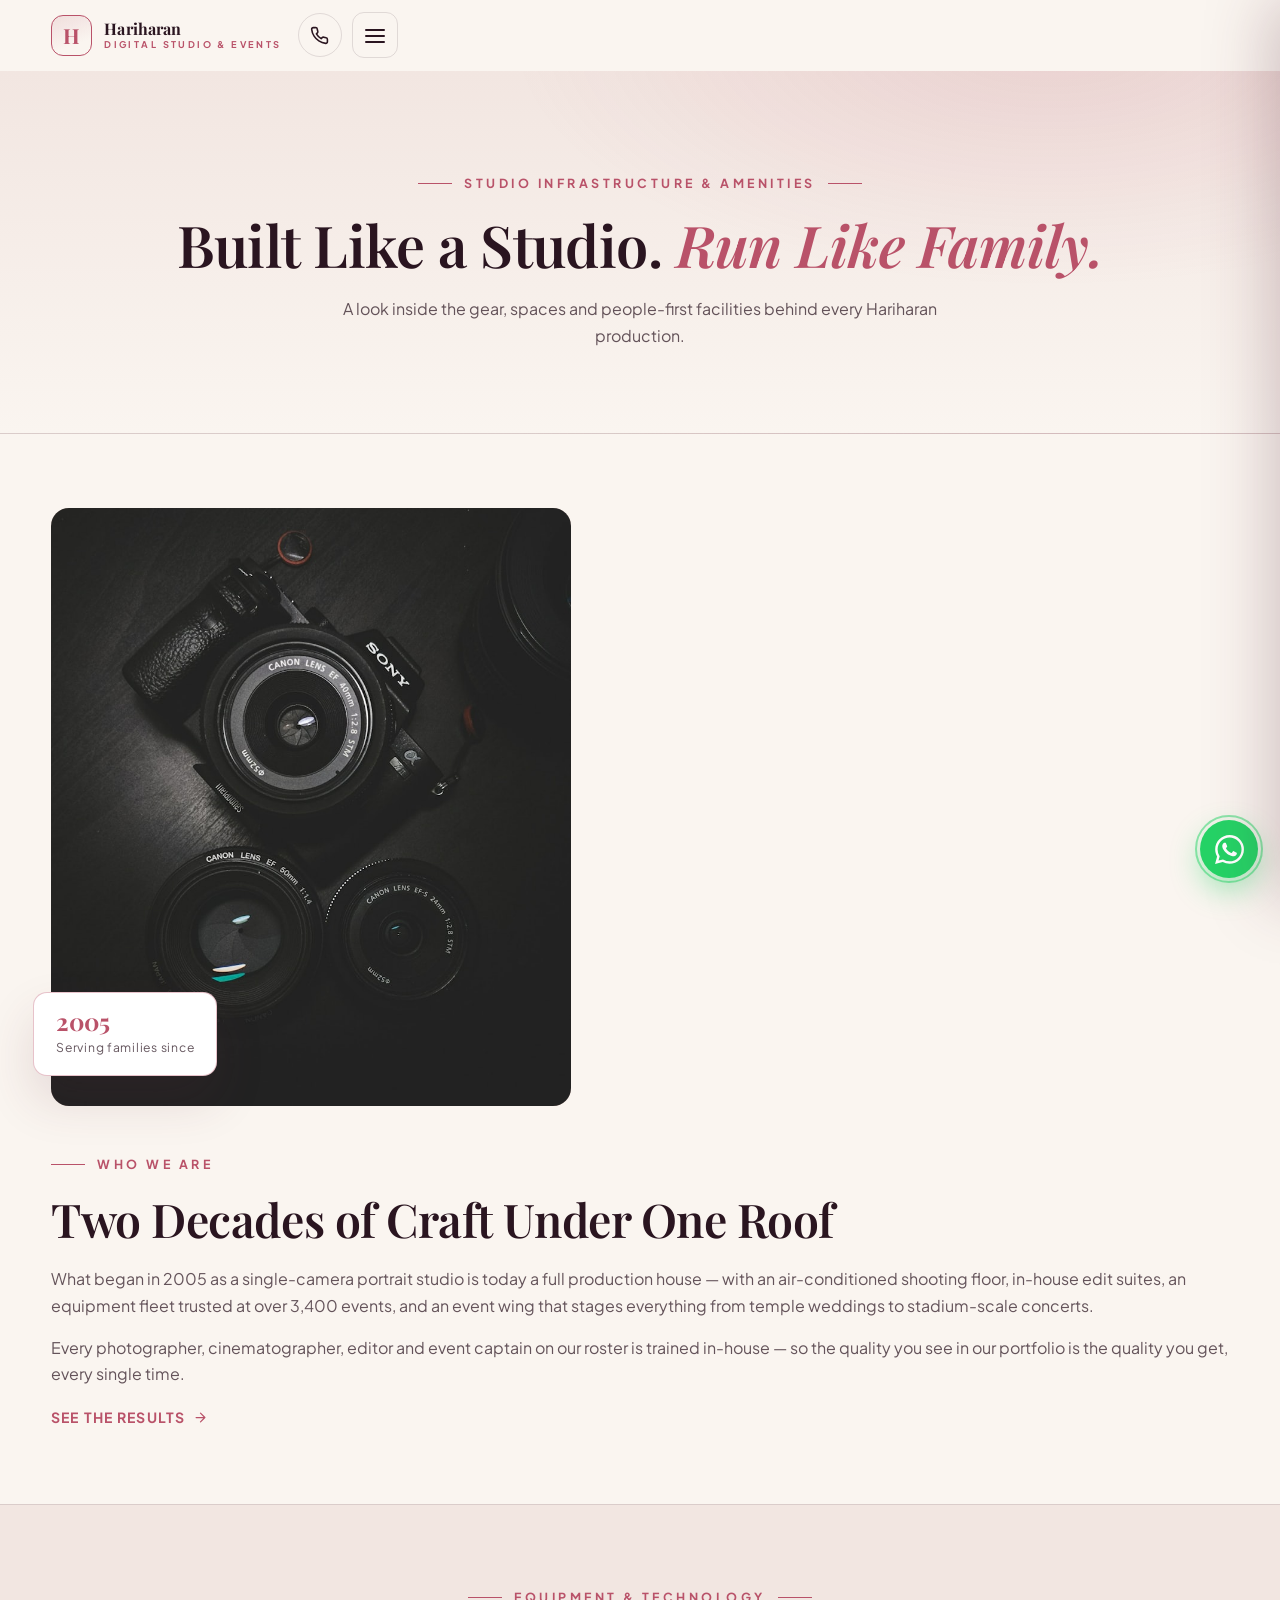
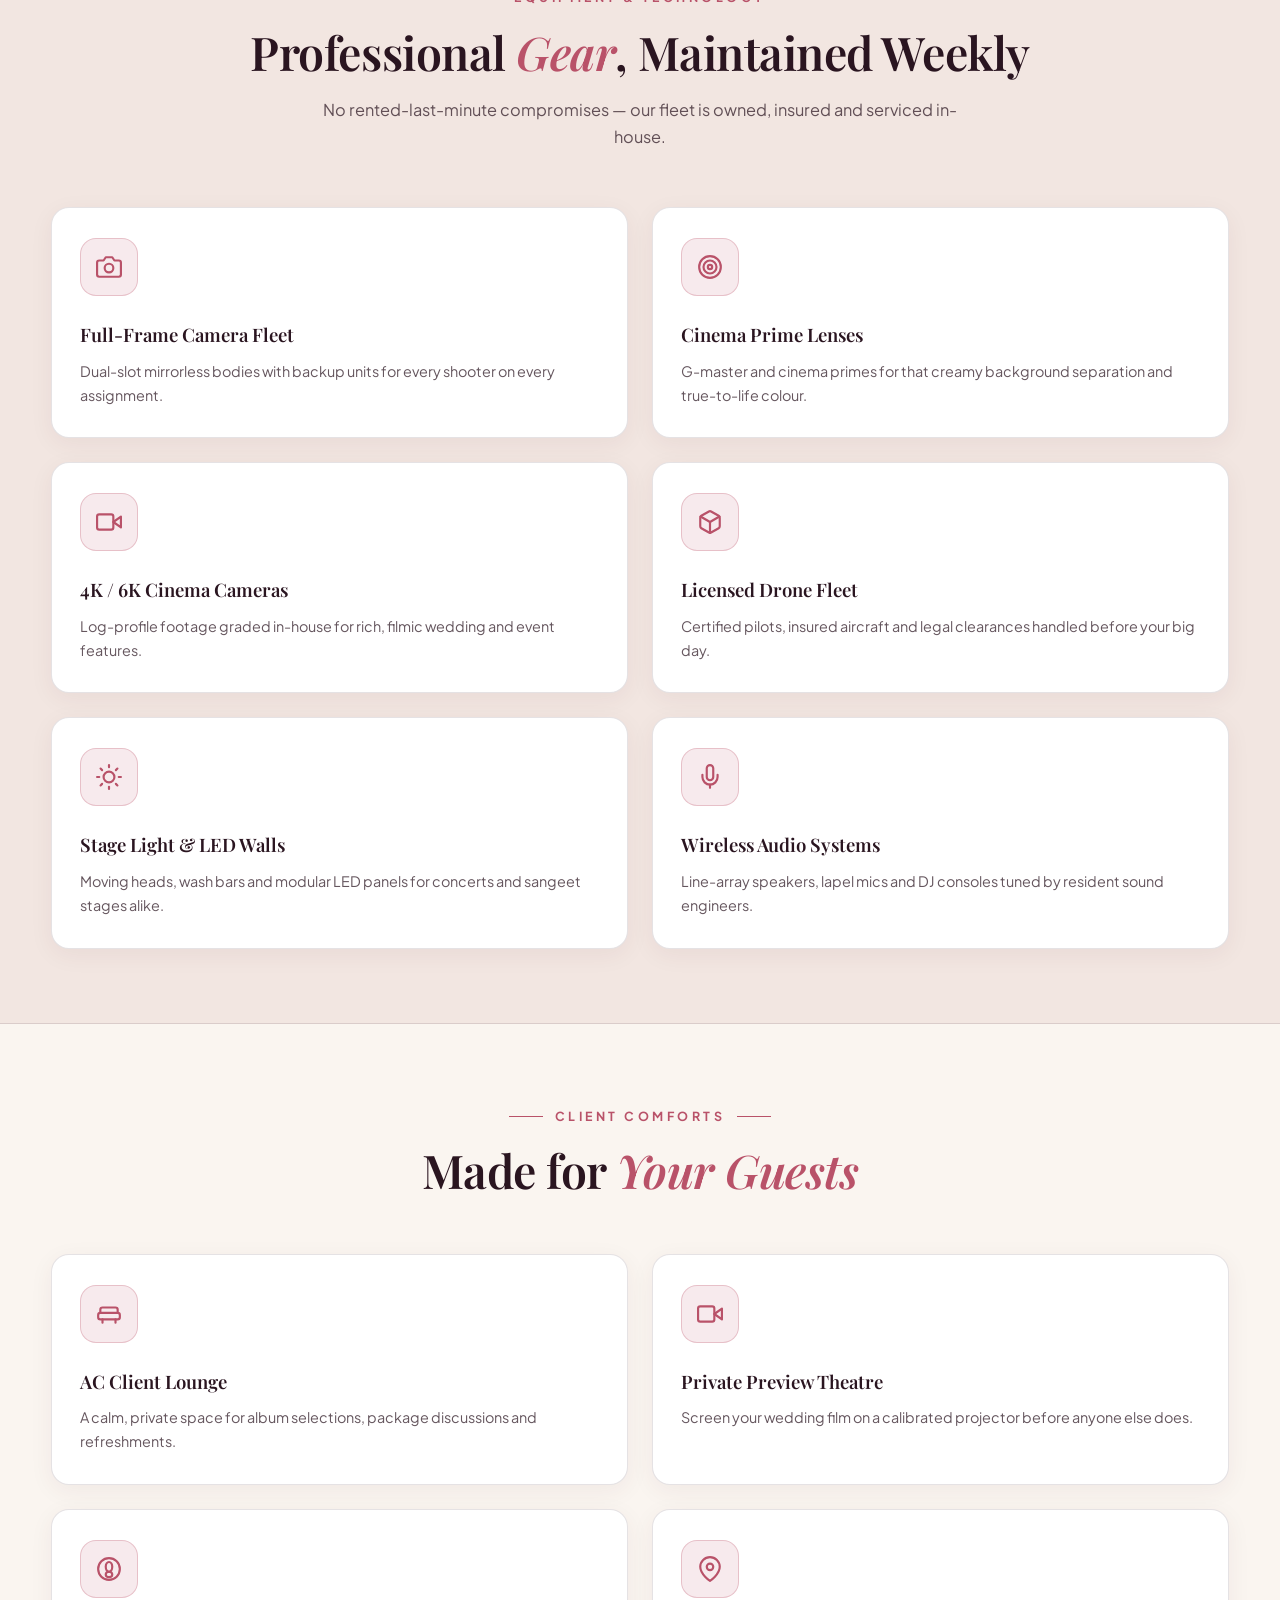
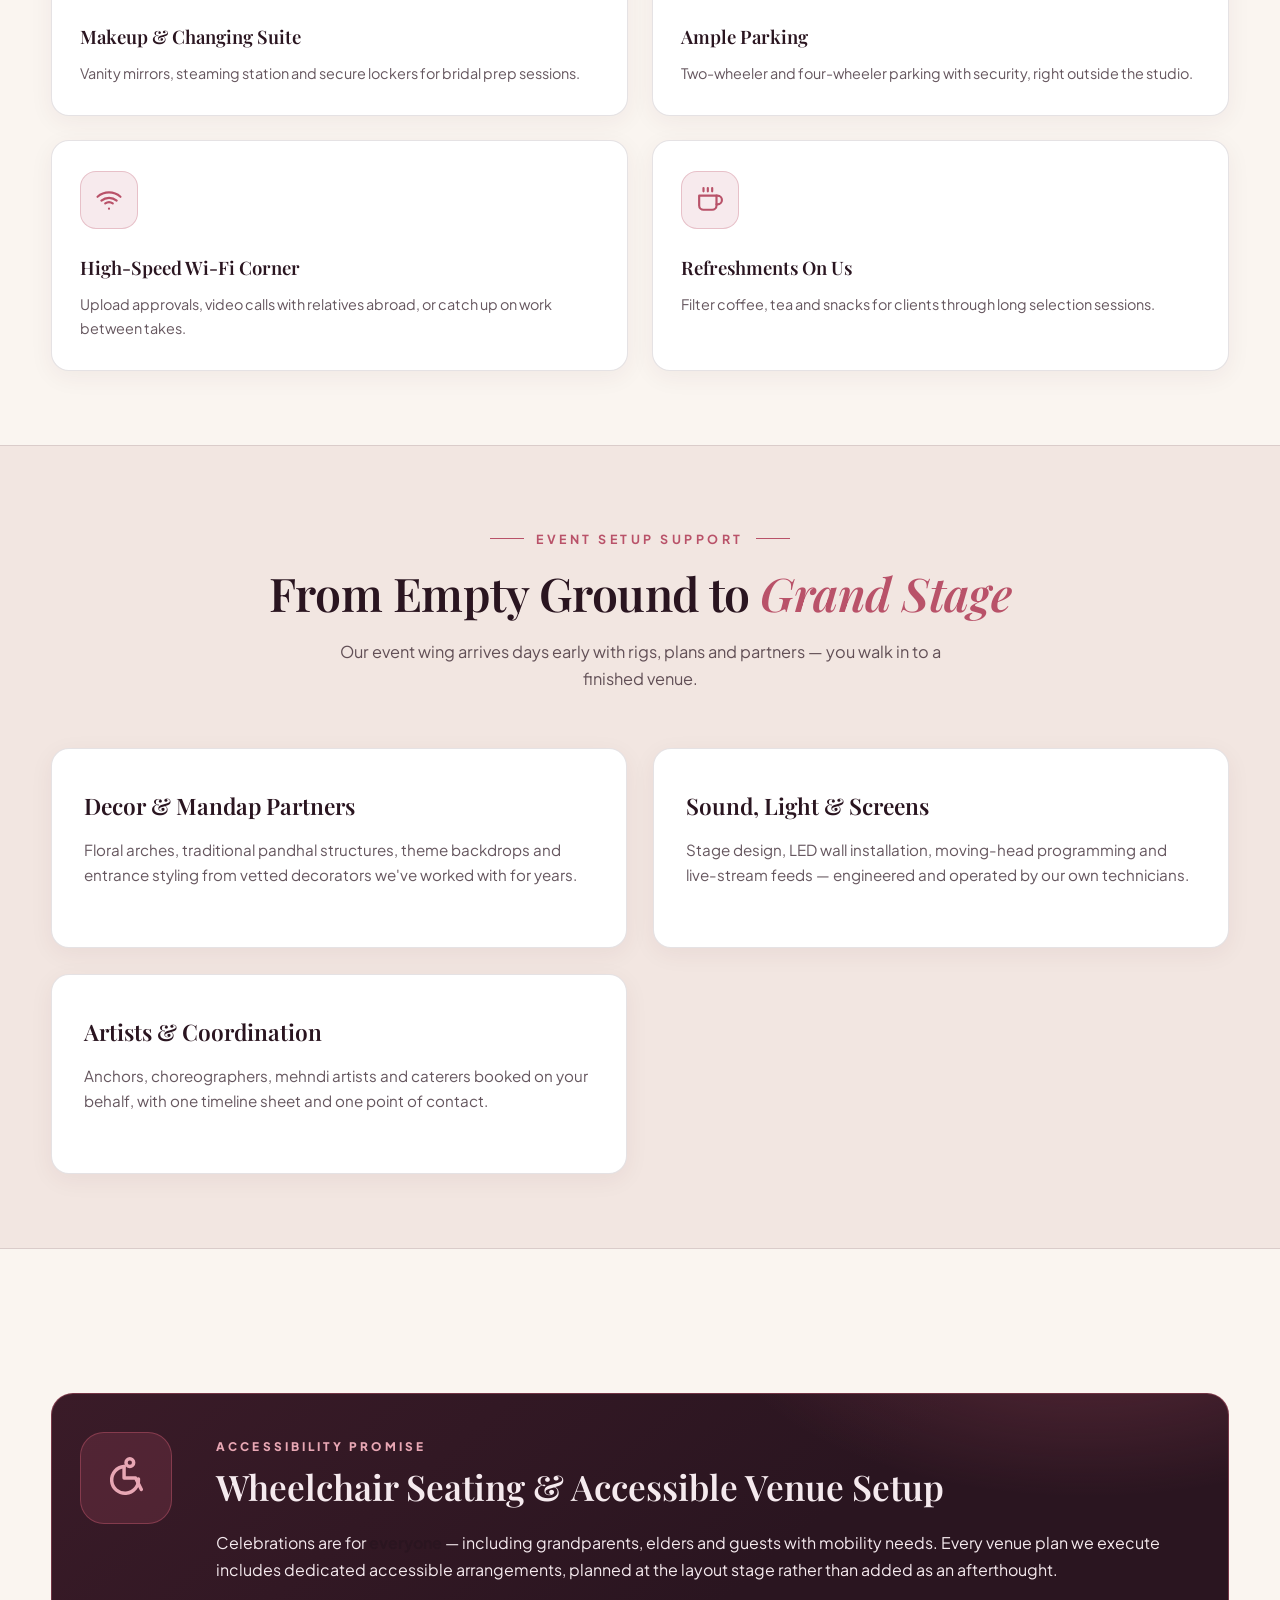
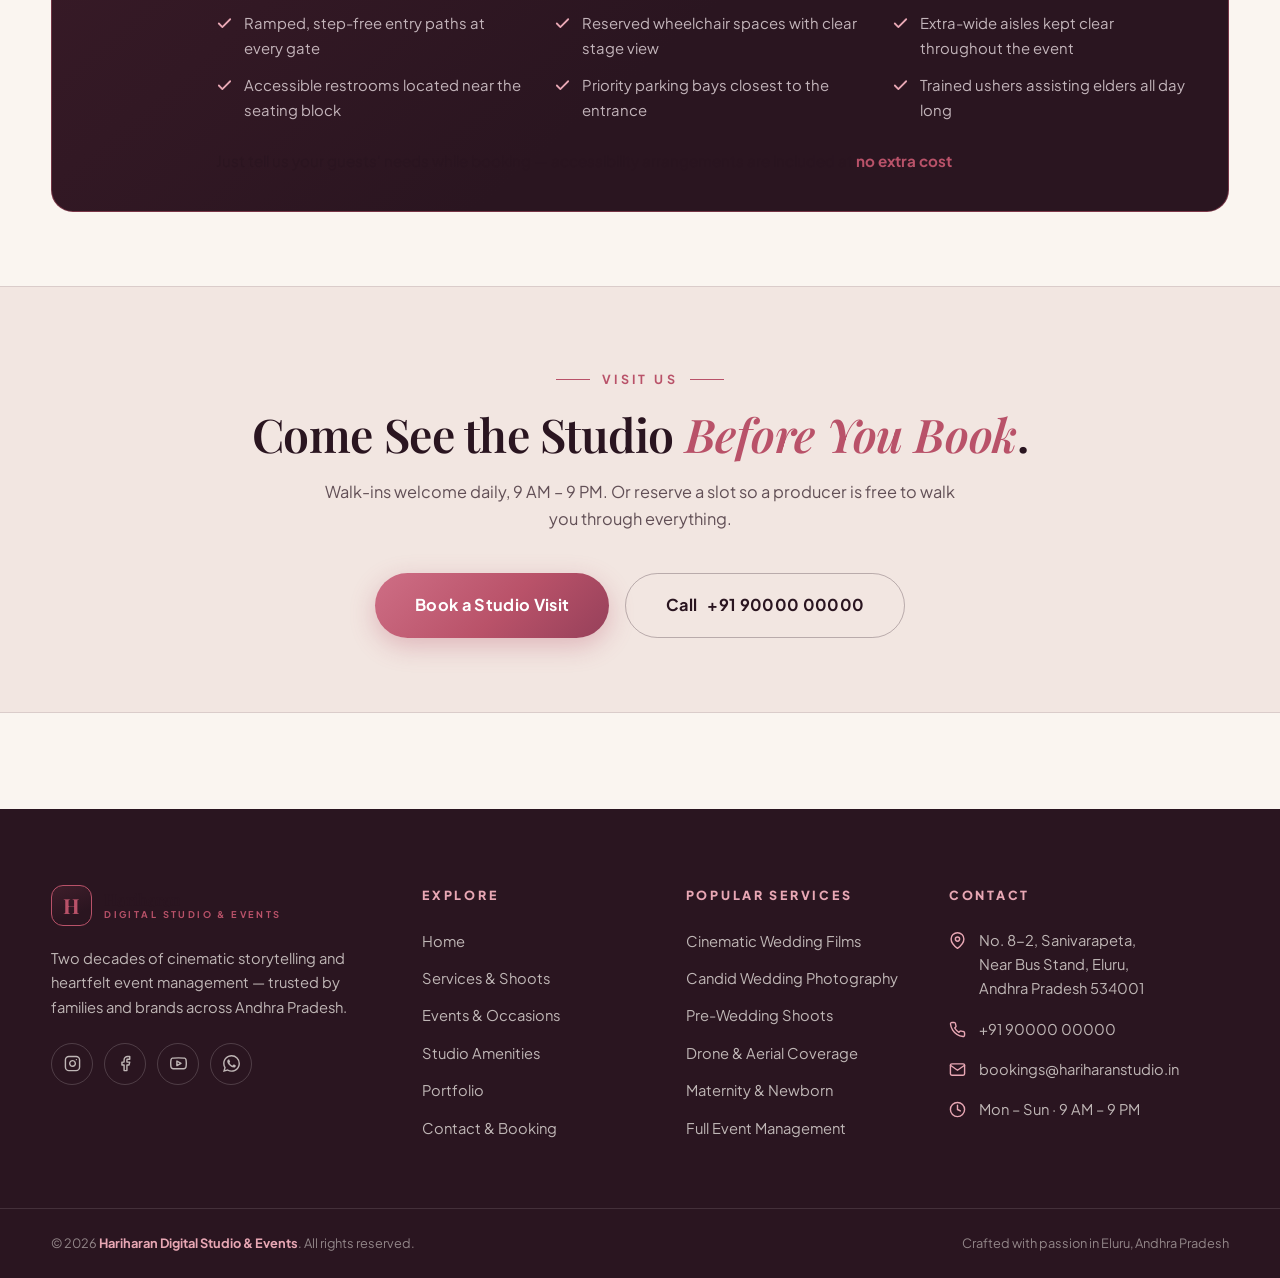
==== amenities.html @ 023037d1 "all" ====
<!DOCTYPE html>
<html lang="en">
<head>
<meta charset="UTF-8">
<meta name="viewport" content="width=device-width, initial-scale=1">
<meta name="theme-color" content="#FAF5F0">
<title>Studio Infrastructure &amp; Amenities | Hariharan Digital Studio &amp; Events</title>
<meta name="description" content="Professional studio equipment, client lounge, event setup support and fully wheelchair-accessible venue arrangements — Hariharan Digital Studio &amp; Events, Eluru.">
<link rel="icon" href="data:image/svg+xml,%3Csvg xmlns=%27http://www.w3.org/2000/svg%27 viewBox=%270 0 64 64%27%3E%3Crect width=%2764%27 height=%2764%27 rx=%2714%27 fill=%27%23FAF5F0%27/%3E%3Ctext x=%2732%27 y=%2745%27 font-family=%27Georgia%27 font-size=%2738%27 fill=%27%23B95269%27 text-anchor=%27middle%27%3EH%3C/text%3E%3C/svg%3E">
<link rel="preconnect" href="https://fonts.googleapis.com">
<link rel="preconnect" href="https://fonts.gstatic.com" crossorigin>
<link href="https://fonts.googleapis.com/css2?family=Playfair+Display:ital,wght@0,500;0,600;0,700;0,800;1,500;1,600&amp;family=Plus+Jakarta+Sans:wght@300;400;500;600;700;800&amp;display=swap" rel="stylesheet">
<link rel="stylesheet" href="css/style.css">
</head>
<body>
<a class="skip-link" href="#main">Skip to content</a>

<header class="site-header" id="siteHeader">
  <div class="container header-inner">
    <a href="index.html" class="brand" aria-label="Hariharan Digital Studio and Events, home">
      <span class="brand-mark">H</span>
      <span class="brand-text"><b>Hariharan</b><span>Digital Studio &amp; Events</span></span>
    </a>
    <nav class="main-nav" id="mainNav" aria-label="Primary navigation">
      <ul>
        <li><a class="nav-link" href="index.html">Home</a></li>
        <li><a class="nav-link" href="services.html">Services &amp; Shoots</a></li>
        <li><a class="nav-link" href="events.html">Events &amp; Occasions</a></li>
        <li><a class="nav-link active" href="amenities.html" aria-current="page">Studio Amenities</a></li>
        <li><a class="nav-link" href="portfolio.html">Portfolio</a></li>
        <li><a class="nav-link" href="contact.html">Contact</a></li>
      </ul>
      <a href="contact.html" class="btn btn-gold nav-cta">Book / Inquire Now</a>
    </nav>
    <div class="header-actions">
      <a href="#" class="icon-btn call-btn js-tel" aria-label="Call Hariharan Digital Studio">
        <svg viewBox="0 0 24 24" fill="none" stroke="currentColor" stroke-width="2" stroke-linecap="round" stroke-linejoin="round"><path d="M22 16.92v3a2 2 0 0 1-2.18 2 19.79 19.79 0 0 1-8.63-3.07 19.5 19.5 0 0 1-6-6 19.79 19.79 0 0 1-3.07-8.67A2 2 0 0 1 4.11 2h3a2 2 0 0 1 2 1.72 12.84 12.84 0 0 0 .7 2.81 2 2 0 0 1-.45 2.11L8.09 9.91a16 16 0 0 0 6 6l1.27-1.27a2 2 0 0 1 2.11-.45 12.84 12.84 0 0 0 2.81.7A2 2 0 0 1 22 16.92z"/></svg>
      </a>
      <button class="nav-toggle" id="navToggle" aria-expanded="false" aria-controls="mainNav" aria-label="Open menu">
        <span></span><span></span><span></span>
      </button>
    </div>
  </div>
</header>
<div class="drawer-overlay" id="drawerOverlay"></div>

<main id="main">

  <section class="page-hero">
    <div class="container reveal in">
      <span class="eyebrow">Studio Infrastructure &amp; Amenities</span>
      <h1>Built Like a Studio. <em class="gold-i">Run Like Family.</em></h1>
      <p>A look inside the gear, spaces and people-first facilities behind every Hariharan production.</p>
    </div>
  </section>

  <section class="section">
    <div class="container split">
      <div class="split-body reveal">
        <span class="eyebrow">Who We Are</span>
        <h2 class="section-title">Two Decades of Craft Under One Roof</h2>
        <p>What began in 2005 as a single-camera portrait studio is today a full production house — with an air-conditioned shooting floor, in-house edit suites, an equipment fleet trusted at over 3,400 events, and an event wing that stages everything from temple weddings to stadium-scale concerts.</p>
        <p>Every photographer, cinematographer, editor and event captain on our roster is trained in-house — so the quality you see in our portfolio is the quality you get, every single time.</p>
        <a class="link-arrow" href="portfolio.html">See the results <svg viewBox="0 0 24 24" fill="none" stroke="currentColor" stroke-width="2" stroke-linecap="round" stroke-linejoin="round"><path d="M5 12h14M12 5l7 7-7 7"/></svg></a>
      </div>
      <div class="split-media reveal d1">
        <figure class="frame ph" data-label="Drop studio photo here">
          <img src="assets/images/amenities/studio-floor.jpg" alt="Hariharan studio shooting floor" loading="lazy">
        </figure>
        <div class="frame-tag"><b>2005</b><span>Serving families since</span></div>
      </div>
    </div>
  </section>

  <section class="section alt">
    <div class="container">
      <div class="section-head center reveal">
        <span class="eyebrow">Equipment &amp; Technology</span>
        <h2 class="section-title">Professional <em class="gold-i">Gear</em>, Maintained Weekly</h2>
        <p class="section-sub">No rented-last-minute compromises — our fleet is owned, insured and serviced in-house.</p>
      </div>
      <div class="amen-grid">
        <article class="card amen-card reveal">
          <span class="svc-icon"><svg viewBox="0 0 24 24" fill="none" stroke="currentColor" stroke-width="2" stroke-linecap="round" stroke-linejoin="round"><path d="M23 19a2 2 0 0 1-2 2H3a2 2 0 0 1-2-2V8a2 2 0 0 1 2-2h4l2-3h6l2 3h4a2 2 0 0 1 2 2z"/><circle cx="12" cy="13" r="4"/></svg></span>
          <h3>Full-Frame Camera Fleet</h3>
          <p>Dual-slot mirrorless bodies with backup units for every shooter on every assignment.</p>
        </article>
        <article class="card amen-card reveal d1">
          <span class="svc-icon"><svg viewBox="0 0 24 24" fill="none" stroke="currentColor" stroke-width="2" stroke-linecap="round" stroke-linejoin="round"><circle cx="12" cy="12" r="10"/><circle cx="12" cy="12" r="6"/><circle cx="12" cy="12" r="2"/></svg></span>
          <h3>Cinema Prime Lenses</h3>
          <p>G-master and cinema primes for that creamy background separation and true-to-life colour.</p>
        </article>
        <article class="card amen-card reveal d2">
          <span class="svc-icon"><svg viewBox="0 0 24 24" fill="none" stroke="currentColor" stroke-width="2" stroke-linecap="round" stroke-linejoin="round"><polygon points="23 7 16 12 23 17 23 7"/><rect x="1" y="5" width="15" height="14" rx="2"/></svg></span>
          <h3>4K / 6K Cinema Cameras</h3>
          <p>Log-profile footage graded in-house for rich, filmic wedding and event features.</p>
        </article>
        <article class="card amen-card reveal">
          <span class="svc-icon"><svg viewBox="0 0 24 24" fill="none" stroke="currentColor" stroke-width="2" stroke-linecap="round" stroke-linejoin="round"><path d="M21 16V8a2 2 0 0 0-1-1.73l-7-4a2 2 0 0 0-2 0l-7 4A2 2 0 0 0 3 8v8a2 2 0 0 0 1 1.73l7 4a2 2 0 0 0 2 0l7-4A2 2 0 0 0 21 16z"/><polyline points="3.27 6.96 12 12.01 20.73 6.96"/><line x1="12" y1="22.08" x2="12" y2="12"/></svg></span>
          <h3>Licensed Drone Fleet</h3>
          <p>Certified pilots, insured aircraft and legal clearances handled before your big day.</p>
        </article>
        <article class="card amen-card reveal d1">
          <span class="svc-icon"><svg viewBox="0 0 24 24" fill="none" stroke="currentColor" stroke-width="2" stroke-linecap="round" stroke-linejoin="round"><circle cx="12" cy="12" r="5"/><line x1="12" y1="1" x2="12" y2="3"/><line x1="12" y1="21" x2="12" y2="23"/><line x1="4.22" y1="4.22" x2="5.64" y2="5.64"/><line x1="18.36" y1="18.36" x2="19.78" y2="19.78"/><line x1="1" y1="12" x2="3" y2="12"/><line x1="21" y1="12" x2="23" y2="12"/><line x1="4.22" y1="19.78" x2="5.64" y2="18.36"/><line x1="18.36" y1="5.64" x2="19.78" y2="4.22"/></svg></span>
          <h3>Stage Light &amp; LED Walls</h3>
          <p>Moving heads, wash bars and modular LED panels for concerts and sangeet stages alike.</p>
        </article>
        <article class="card amen-card reveal d2">
          <span class="svc-icon"><svg viewBox="0 0 24 24" fill="none" stroke="currentColor" stroke-width="2" stroke-linecap="round" stroke-linejoin="round"><path d="M12 1a3 3 0 0 0-3 3v8a3 3 0 0 0 6 0V4a3 3 0 0 0-3-3z"/><path d="M19 10v2a7 7 0 0 1-14 0v-2"/><line x1="12" y1="19" x2="12" y2="22"/></svg></span>
          <h3>Wireless Audio Systems</h3>
          <p>Line-array speakers, lapel mics and DJ consoles tuned by resident sound engineers.</p>
        </article>
      </div>
    </div>
  </section>

  <section class="section">
    <div class="container">
      <div class="section-head center reveal">
        <span class="eyebrow">Client Comforts</span>
        <h2 class="section-title">Made for <em class="gold-i">Your Guests</em></h2>
      </div>
      <div class="amen-grid">
        <article class="card amen-card reveal">
          <span class="svc-icon"><svg viewBox="0 0 24 24" fill="none" stroke="currentColor" stroke-width="2" stroke-linecap="round" stroke-linejoin="round"><path d="M20 11V8a2 2 0 0 0-2-2H6a2 2 0 0 0-2 2v3"/><rect x="2" y="11" width="20" height="6" rx="2"/><path d="M6 17v3M18 17v3"/></svg></span>
          <h3>AC Client Lounge</h3>
          <p>A calm, private space for album selections, package discussions and refreshments.</p>
        </article>
        <article class="card amen-card reveal d1">
          <span class="svc-icon"><svg viewBox="0 0 24 24" fill="none" stroke="currentColor" stroke-width="2" stroke-linecap="round" stroke-linejoin="round"><polygon points="23 7 16 12 23 17 23 7"/><rect x="1" y="5" width="15" height="14" rx="2"/></svg></span>
          <h3>Private Preview Theatre</h3>
          <p>Screen your wedding film on a calibrated projector before anyone else does.</p>
        </article>
        <article class="card amen-card reveal d2">
          <span class="svc-icon"><svg viewBox="0 0 24 24" fill="none" stroke="currentColor" stroke-width="2" stroke-linecap="round" stroke-linejoin="round"><circle cx="12" cy="12" r="10"/><ellipse cx="12" cy="10" rx="3" ry="4.5"/><path d="M12 14.5c-1.8 0-3 .9-3 2.5s1.2 2.5 3 2.5 3-.9 3-2.5-1.2-2.5-3-2.5z"/></svg></span>
          <h3>Makeup &amp; Changing Suite</h3>
          <p>Vanity mirrors, steaming station and secure lockers for bridal prep sessions.</p>
        </article>
        <article class="card amen-card reveal">
          <span class="svc-icon"><svg viewBox="0 0 24 24" fill="none" stroke="currentColor" stroke-width="2" stroke-linecap="round" stroke-linejoin="round"><path d="M21 10c0 7-9 13-9 13s-9-6-9-13a9 9 0 0 1 18 0z"/><circle cx="12" cy="10" r="3"/></svg></span>
          <h3>Ample Parking</h3>
          <p>Two-wheeler and four-wheeler parking with security, right outside the studio.</p>
        </article>
        <article class="card amen-card reveal d1">
          <span class="svc-icon"><svg viewBox="0 0 24 24" fill="none" stroke="currentColor" stroke-width="2" stroke-linecap="round" stroke-linejoin="round"><path d="M5 12.55a11 11 0 0 1 14.08 0"/><path d="M1.42 9a16 16 0 0 1 21.16 0"/><path d="M8.53 15.11a6 6 0 0 1 6.95 0"/><line x1="12" y1="20" x2="12.01" y2="20"/></svg></span>
          <h3>High-Speed Wi-Fi Corner</h3>
          <p>Upload approvals, video calls with relatives abroad, or catch up on work between takes.</p>
        </article>
        <article class="card amen-card reveal d2">
          <span class="svc-icon"><svg viewBox="0 0 24 24" fill="none" stroke="currentColor" stroke-width="2" stroke-linecap="round" stroke-linejoin="round"><path d="M18 8h1a4 4 0 0 1 0 8h-1"/><path d="M2 8h16v9a4 4 0 0 1-4 4H6a4 4 0 0 1-4-4V8z"/><line x1="6" y1="1" x2="6" y2="4"/><line x1="10" y1="1" x2="10" y2="4"/><line x1="14" y1="1" x2="14" y2="4"/></svg></span>
          <h3>Refreshments On Us</h3>
          <p>Filter coffee, tea and snacks for clients through long selection sessions.</p>
        </article>
      </div>
    </div>
  </section>

  <section class="section alt">
    <div class="container">
      <div class="section-head center reveal">
        <span class="eyebrow">Event Setup Support</span>
        <h2 class="section-title">From Empty Ground to <em class="gold-i">Grand Stage</em></h2>
        <p class="section-sub">Our event wing arrives days early with rigs, plans and partners — you walk in to a finished venue.</p>
      </div>
      <div class="grid-3">
        <article class="card reveal">
          <h3>Decor &amp; Mandap Partners</h3>
          <p>Floral arches, traditional pandhal structures, theme backdrops and entrance styling from vetted decorators we've worked with for years.</p>
        </article>
        <article class="card reveal d1">
          <h3>Sound, Light &amp; Screens</h3>
          <p>Stage design, LED wall installation, moving-head programming and live-stream feeds — engineered and operated by our own technicians.</p>
        </article>
        <article class="card reveal d2">
          <h3>Artists &amp; Coordination</h3>
          <p>Anchors, choreographers, mehndi artists and caterers booked on your behalf, with one timeline sheet and one point of contact.</p>
        </article>
      </div>
    </div>
  </section>

  <section class="section">
    <div class="container">
      <div class="access-panel reveal">
        <div class="access-icon">
          <svg viewBox="0 0 24 24" fill="none" stroke="currentColor" stroke-width="1.8" stroke-linecap="round" stroke-linejoin="round"><circle cx="14" cy="4" r="2"/><path d="M18.5 12.5A7 7 0 1 1 11 6"/><path d="M11 6v6h6l3 6"/></svg>
        </div>
        <div>
          <span class="access-kicker">Accessibility Promise</span>
          <h2>Wheelchair Seating &amp; Accessible Venue Setup</h2>
          <p>Celebrations are for <b style="color:var(--ink)">everyone</b> — including grandparents, elders and guests with mobility needs. Every venue plan we execute includes dedicated accessible arrangements, planned at the layout stage rather than added as an afterthought.</p>
          <ul class="access-list">
            <li><svg viewBox="0 0 24 24" fill="none" stroke="currentColor" stroke-width="2.5" stroke-linecap="round" stroke-linejoin="round"><polyline points="20 6 9 17 4 12"/></svg>Ramped, step-free entry paths at every gate</li>
            <li><svg viewBox="0 0 24 24" fill="none" stroke="currentColor" stroke-width="2.5" stroke-linecap="round" stroke-linejoin="round"><polyline points="20 6 9 17 4 12"/></svg>Reserved wheelchair spaces with clear stage view</li>
            <li><svg viewBox="0 0 24 24" fill="none" stroke="currentColor" stroke-width="2.5" stroke-linecap="round" stroke-linejoin="round"><polyline points="20 6 9 17 4 12"/></svg>Extra-wide aisles kept clear throughout the event</li>
            <li><svg viewBox="0 0 24 24" fill="none" stroke="currentColor" stroke-width="2.5" stroke-linecap="round" stroke-linejoin="round"><polyline points="20 6 9 17 4 12"/></svg>Accessible restrooms located near the seating block</li>
            <li><svg viewBox="0 0 24 24" fill="none" stroke="currentColor" stroke-width="2.5" stroke-linecap="round" stroke-linejoin="round"><polyline points="20 6 9 17 4 12"/></svg>Priority parking bays closest to the entrance</li>
            <li><svg viewBox="0 0 24 24" fill="none" stroke="currentColor" stroke-width="2.5" stroke-linecap="round" stroke-linejoin="round"><polyline points="20 6 9 17 4 12"/></svg>Trained ushers assisting elders all day long</li>
          </ul>
          <p style="margin-top:26px;color:var(--ink-dim);font-size:.95rem">Just tell us your guests' needs while booking — accessibility arrangements are included at <b style="color:var(--gold)">no extra cost</b>.</p>
        </div>
      </div>
    </div>
  </section>

  <section class="section alt center">
    <div class="container reveal">
      <span class="eyebrow">Visit Us</span>
      <h2 class="section-title">Come See the Studio <em class="gold-i">Before You Book</em>.</h2>
      <p class="section-sub">Walk-ins welcome daily, 9 AM – 9 PM. Or reserve a slot so a producer is free to walk you through everything.</p>
      <div class="hero-ctas">
        <a href="contact.html" class="btn btn-gold btn-lg">Book a Studio Visit</a>
        <a href="#" class="btn btn-outline btn-lg js-tel">Call <span data-phone></span></a>
      </div>
    </div>
  </section>

</main>

<footer class="footer">
  <div class="container footer-grid">
    <div class="f-brand">
      <a href="index.html" class="brand">
        <span class="brand-mark">H</span>
        <span class="brand-text"><b>Hariharan</b><span>Digital Studio &amp; Events</span></span>
      </a>
      <p>Two decades of cinematic storytelling and heartfelt event management — trusted by families and brands across Andhra Pradesh.</p>
      <div class="socials">
        <a href="#" aria-label="Instagram"><svg viewBox="0 0 24 24" fill="none" stroke="currentColor" stroke-width="2" stroke-linecap="round" stroke-linejoin="round"><rect x="2" y="2" width="20" height="20" rx="5"/><path d="M16 11.37A4 4 0 1 1 12.63 8 4 4 0 0 1 16 11.37z"/><line x1="17.5" y1="6.5" x2="17.51" y2="6.5"/></svg></a>
        <a href="#" aria-label="Facebook"><svg viewBox="0 0 24 24" fill="none" stroke="currentColor" stroke-width="2" stroke-linecap="round" stroke-linejoin="round"><path d="M18 2h-3a5 5 0 0 0-5 5v3H7v4h3v8h4v-8h3l1-4h-4V7a1 1 0 0 1 1-1h3z"/></svg></a>
        <a href="#" aria-label="YouTube"><svg viewBox="0 0 24 24" fill="none" stroke="currentColor" stroke-width="2" stroke-linecap="round" stroke-linejoin="round"><path d="M22.54 6.42a2.78 2.78 0 0 0-1.94-2C18.88 4 12 4 12 4s-6.88 0-8.6.46a2.78 2.78 0 0 0-1.94 2A29 29 0 0 0 1 11.75a29 29 0 0 0 .46 5.33A2.78 2.78 0 0 0 3.4 19c1.72.46 8.6.46 8.6.46s6.88 0 8.6-.46a2.78 2.78 0 0 0 1.94-1.92 29 29 0 0 0 .46-5.33 29 29 0 0 0-.46-5.33z"/><polygon points="9.75 15.02 15.5 11.75 9.75 8.48 9.75 15.02"/></svg></a>
        <a href="#" class="js-wa" target="_blank" rel="noopener" aria-label="WhatsApp"><svg viewBox="0 0 24 24" fill="currentColor"><path d="M17.472 14.382c-.297-.149-1.758-.867-2.03-.967-.273-.099-.471-.148-.67.15-.197.297-.767.966-.94 1.164-.173.199-.347.223-.644.075-.297-.15-1.255-.463-2.39-1.475-.883-.788-1.48-1.761-1.653-2.059-.173-.297-.018-.458.13-.606.134-.133.298-.347.446-.52.149-.174.198-.298.298-.497.099-.198.05-.371-.025-.52-.075-.149-.669-1.612-.916-2.207-.242-.579-.487-.5-.669-.51-.173-.008-.371-.01-.57-.01-.198 0-.52.074-.792.372-.272.297-1.04 1.016-1.04 2.479 0 1.462 1.065 2.875 1.213 3.074.149.198 2.096 3.2 5.077 4.487.709.306 1.262.489 1.694.625.712.227 1.36.195 1.871.118.571-.085 1.758-.719 2.006-1.413.248-.694.248-1.289.173-1.413-.074-.124-.272-.198-.57-.347m-5.421 7.403h-.004a9.87 9.87 0 0 1-5.031-1.378l-.361-.214-3.741.982.998-3.648-.235-.374a9.86 9.86 0 0 1-1.51-5.26c.001-5.45 4.436-9.884 9.888-9.884 2.64 0 5.122 1.03 6.988 2.898a9.825 9.825 0 0 1 2.893 6.994c-.003 5.45-4.437 9.884-9.885 9.884m8.413-18.297A11.815 11.815 0 0 0 12.05 0C5.495 0 .16 5.335.157 11.892c0 2.096.547 4.142 1.588 5.945L.057 24l6.305-1.654a11.882 11.882 0 0 0 5.683 1.448h.005c6.554 0 11.89-5.335 11.893-11.893a11.821 11.821 0 0 0-3.48-8.413Z"/></svg></a>
      </div>
    </div>
    <div class="f-col">
      <h4>Explore</h4>
      <ul class="f-links">
        <li><a href="index.html">Home</a></li>
        <li><a href="services.html">Services &amp; Shoots</a></li>
        <li><a href="events.html">Events &amp; Occasions</a></li>
        <li><a href="amenities.html">Studio Amenities</a></li>
        <li><a href="portfolio.html">Portfolio</a></li>
        <li><a href="contact.html">Contact &amp; Booking</a></li>
      </ul>
    </div>
    <div class="f-col">
      <h4>Popular Services</h4>
      <ul class="f-links">
        <li><a href="services.html">Cinematic Wedding Films</a></li>
        <li><a href="services.html">Candid Wedding Photography</a></li>
        <li><a href="services.html">Pre-Wedding Shoots</a></li>
        <li><a href="services.html">Drone &amp; Aerial Coverage</a></li>
        <li><a href="services.html">Maternity &amp; Newborn</a></li>
        <li><a href="events.html">Full Event Management</a></li>
      </ul>
    </div>
    <div class="f-col">
      <h4>Contact</h4>
      <ul class="f-contact">
        <li><svg viewBox="0 0 24 24" fill="none" stroke="currentColor" stroke-width="2" stroke-linecap="round" stroke-linejoin="round"><path d="M21 10c0 7-9 13-9 13s-9-6-9-13a9 9 0 0 1 18 0z"/><circle cx="12" cy="10" r="3"/></svg><span>No. 8-2, Sanivarapeta,<br>Near Bus Stand, Eluru,<br>Andhra Pradesh 534001</span></li>
        <li><svg viewBox="0 0 24 24" fill="none" stroke="currentColor" stroke-width="2" stroke-linecap="round" stroke-linejoin="round"><path d="M22 16.92v3a2 2 0 0 1-2.18 2 19.79 19.79 0 0 1-8.63-3.07 19.5 19.5 0 0 1-6-6 19.79 19.79 0 0 1-3.07-8.67A2 2 0 0 1 4.11 2h3a2 2 0 0 1 2 1.72 12.84 12.84 0 0 0 .7 2.81 2 2 0 0 1-.45 2.11L8.09 9.91a16 16 0 0 0 6 6l1.27-1.27a2 2 0 0 1 2.11-.45 12.84 12.84 0 0 0 2.81.7A2 2 0 0 1 22 16.92z"/></svg><a href="#" class="js-tel"><span data-phone></span></a></li>
        <li><svg viewBox="0 0 24 24" fill="none" stroke="currentColor" stroke-width="2" stroke-linecap="round" stroke-linejoin="round"><rect x="2" y="4" width="20" height="16" rx="2"/><polyline points="22,6 12,13 2,6"/></svg><a href="#" class="js-mail">bookings@hariharanstudio.in</a></li>
        <li><svg viewBox="0 0 24 24" fill="none" stroke="currentColor" stroke-width="2" stroke-linecap="round" stroke-linejoin="round"><circle cx="12" cy="12" r="10"/><polyline points="12 6 12 12 16 14"/></svg><span>Mon – Sun · 9 AM – 9 PM</span></li>
      </ul>
    </div>
  </div>
  <div class="f-bottom">
    <div class="container" style="display:flex;justify-content:space-between;flex-wrap:wrap;gap:12px">
      <span>© <span id="year"></span> <b>Hariharan Digital Studio &amp; Events</b>. All rights reserved.</span>
      <span>Crafted with passion in Eluru, Andhra Pradesh</span>
    </div>
  </div>
</footer>

<a class="wa-float js-wa" href="#" target="_blank" rel="noopener" aria-label="Chat with us on WhatsApp">
  <svg viewBox="0 0 24 24" fill="currentColor"><path d="M17.472 14.382c-.297-.149-1.758-.867-2.03-.967-.273-.099-.471-.148-.67.15-.197.297-.767.966-.94 1.164-.173.199-.347.223-.644.075-.297-.15-1.255-.463-2.39-1.475-.883-.788-1.48-1.761-1.653-2.059-.173-.297-.018-.458.13-.606.134-.133.298-.347.446-.52.149-.174.198-.298.298-.497.099-.198.05-.371-.025-.52-.075-.149-.669-1.612-.916-2.207-.242-.579-.487-.5-.669-.51-.173-.008-.371-.01-.57-.01-.198 0-.52.074-.792.372-.272.297-1.04 1.016-1.04 2.479 0 1.462 1.065 2.875 1.213 3.074.149.198 2.096 3.2 5.077 4.487.709.306 1.262.489 1.694.625.712.227 1.36.195 1.871.118.571-.085 1.758-.719 2.006-1.413.248-.694.248-1.289.173-1.413-.074-.124-.272-.198-.57-.347m-5.421 7.403h-.004a9.87 9.87 0 0 1-5.031-1.378l-.361-.214-3.741.982.998-3.648-.235-.374a9.86 9.86 0 0 1-1.51-5.26c.001-5.45 4.436-9.884 9.888-9.884 2.64 0 5.122 1.03 6.988 2.898a9.825 9.825 0 0 1 2.893 6.994c-.003 5.45-4.437 9.884-9.885 9.884m8.413-18.297A11.815 11.815 0 0 0 12.05 0C5.495 0 .16 5.335.157 11.892c0 2.096.547 4.142 1.588 5.945L.057 24l6.305-1.654a11.882 11.882 0 0 0 5.683 1.448h.005c6.554 0 11.89-5.335 11.893-11.893a11.821 11.821 0 0 0-3.48-8.413Z"/></svg>
</a>

<script src="js/main.js"></script>
</body>
</html>
---- css/style.css ----
:root{
  --bg:#FAF5F0;
  --bg-alt:#F2E6E1;
  --card:#FFFFFF;
  --card-2:#FBEEE9;
  --gold:#B95269;
  --gold-deep:#96405A;
  --gold-soft:rgba(185,82,105,.12);
  --ink:#2A1520;
  --ink-dim:rgba(42,21,32,.72);
  --ink-faint:rgba(42,21,32,.5);
  --line:rgba(42,21,32,.12);
  --serif:'Playfair Display',Georgia,'Times New Roman',serif;
  --sans:'Plus Jakarta Sans','Segoe UI',system-ui,sans-serif;
  --radius:18px;
  --shadow:0 24px 50px rgba(93,42,58,.14);
  --ease:cubic-bezier(.22,.61,.36,1);
}
*{margin:0;padding:0;box-sizing:border-box}
html{scroll-behavior:smooth}
body{
  font-family:var(--sans);
  background:var(--bg);
  color:var(--ink);
  line-height:1.65;
  font-size:16px;
  -webkit-font-smoothing:antialiased;
  overflow-x:hidden;
}
body.no-scroll{overflow:hidden}
img{max-width:100%;display:block}
a{color:inherit;text-decoration:none}
ul{list-style:none}
button{font-family:inherit;background:none;border:none;color:inherit;cursor:pointer}
::selection{background:var(--gold);color:#fff}
::-webkit-scrollbar{width:10px;height:10px}
::-webkit-scrollbar-track{background:#F2E6E1}
::-webkit-scrollbar-thumb{background:#D9B3BC;border-radius:6px}
::-webkit-scrollbar-thumb:hover{background:var(--gold-deep)}
:focus-visible{outline:2px solid var(--gold);outline-offset:3px;border-radius:4px}

.skip-link{
  position:absolute;top:-60px;left:16px;z-index:200;
  background:var(--gold);color:#fff;padding:10px 18px;border-radius:8px;
  font-weight:700;transition:top .25s var(--ease);
}
.skip-link:focus{top:14px}

.container{width:min(1200px,92%);margin-inline:auto}
.section{padding:96px 0}
.section.alt{background:var(--bg-alt);border-block:1px solid var(--line)}
.center{text-align:center}

.eyebrow{
  display:inline-flex;align-items:center;gap:12px;
  color:var(--gold);font-size:.78rem;font-weight:700;
  letter-spacing:.28em;text-transform:uppercase;margin-bottom:18px;
}
.eyebrow::before{content:"";width:34px;height:1px;background:var(--gold)}
.eyebrow::after{content:"";width:34px;height:1px;background:var(--gold)}
.section-title{
  font-family:var(--serif);font-weight:600;
  font-size:clamp(2rem,4vw,2.9rem);line-height:1.15;
  letter-spacing:-.01em;
}
.gold-i{font-style:italic;color:var(--gold)}
.section-sub{color:var(--ink-dim);max-width:640px;margin:18px auto 0;font-size:1.02rem}
.section-head{margin-bottom:56px}

.btn{
  display:inline-flex;align-items:center;justify-content:center;gap:10px;
  padding:15px 32px;border-radius:999px;
  font-weight:700;font-size:.95rem;letter-spacing:.02em;
  transition:transform .3s var(--ease),box-shadow .3s var(--ease),background .3s,color .3s,border-color .3s;
  will-change:transform;
}
.btn svg{width:17px;height:17px}
.btn-gold{
  background:linear-gradient(135deg,#CE6E85,var(--gold) 55%,#96405A);
  color:#fff;
  box-shadow:0 8px 26px rgba(185,82,105,.32);
}
.btn-gold:hover{transform:translateY(-3px);box-shadow:0 14px 34px rgba(185,82,105,.45)}
.btn-outline{border:1px solid rgba(42,21,32,.28);color:var(--ink)}
.btn-outline:hover{border-color:var(--gold);color:var(--gold);transform:translateY(-3px)}
.btn-lg{padding:18px 40px;font-size:1.02rem}
.link-arrow{
  display:inline-flex;align-items:center;gap:8px;
  color:var(--gold);font-weight:700;font-size:.88rem;letter-spacing:.08em;text-transform:uppercase;
}
.link-arrow svg{width:15px;height:15px;transition:transform .3s var(--ease)}
.link-arrow:hover svg{transform:translateX(5px)}

.site-header{
  position:sticky;top:0;z-index:100;
  transition:background .35s var(--ease),box-shadow .35s,border-color .35s;
  border-bottom:1px solid transparent;
}
.site-header.scrolled{
  background:rgba(250,245,240,.9);
  -webkit-backdrop-filter:blur(14px);backdrop-filter:blur(14px);
  border-bottom-color:var(--line);
  box-shadow:0 10px 30px rgba(93,42,58,.1);
}
.header-inner{display:flex;align-items:center;gap:24px;height:78px}
.brand{display:flex;align-items:center;gap:12px;flex-shrink:0}
.brand-mark{
  width:44px;height:44px;display:grid;place-items:center;
  border:1.5px solid var(--gold);border-radius:12px;
  font-family:var(--serif);font-weight:700;font-size:1.4rem;color:var(--gold);
  background:linear-gradient(160deg,rgba(185,82,105,.14),transparent 70%);
}
.brand-text{display:flex;flex-direction:column;line-height:1.15;font-family:var(--serif)}
.brand-text b{font-size:1rem;font-weight:700;letter-spacing:.01em}
.brand-text span{font-family:var(--sans);font-size:.58rem;font-weight:700;letter-spacing:.26em;text-transform:uppercase;color:var(--gold)}
.brand-text b,.brand-text span{white-space:nowrap}
.main-nav{margin-left:auto;min-width:0;display:flex;align-items:center}
.main-nav ul{display:flex;align-items:center;gap:clamp(10px,1.8vw,26px)}
.nav-link{
  position:relative;font-size:clamp(.72rem,.65vw,.84rem);font-weight:600;letter-spacing:.03em;
  color:var(--ink-dim);padding:6px 0;transition:color .25s;
  white-space:nowrap;
}
.nav-link::after{
  content:"";position:absolute;left:0;bottom:-2px;width:0;height:2px;
  background:var(--gold);border-radius:2px;transition:width .3s var(--ease);
}
.nav-link:hover,.nav-link.active{color:var(--ink)}
.nav-link.active::after,.nav-link:hover::after{width:100%}
.nav-cta{margin-left:clamp(8px,1.2vw,26px);padding:clamp(8px,1vw,11px) clamp(14px,1.6vw,22px);font-size:clamp(.72rem,.6vw,.82rem);white-space:nowrap}
.header-actions{display:none;align-items:center;gap:10px}
.icon-btn{
  width:44px;height:44px;display:grid;place-items:center;
  border:1px solid var(--line);border-radius:50%;color:var(--ink);
  transition:border-color .25s,color .25s,transform .25s;
}
.icon-btn:hover{border-color:var(--gold);color:var(--gold)}
.icon-btn svg{width:19px;height:19px}
.call-btn{display:none}
.nav-toggle{
  width:46px;height:46px;position:relative;display:none;
  border:1px solid var(--line);border-radius:12px;
}
.nav-toggle span{
  position:absolute;left:12px;right:12px;height:2px;border-radius:2px;
  background:var(--ink);transition:all .3s var(--ease);
}
.nav-toggle span:nth-child(1){top:16px}
.nav-toggle span:nth-child(2){top:22px}
.nav-toggle span:nth-child(3){top:28px}
.nav-toggle.open span:nth-child(1){top:22px;transform:rotate(45deg);background:var(--gold)}
.nav-toggle.open span:nth-child(2){opacity:0}
.nav-toggle.open span:nth-child(3){top:22px;transform:rotate(-45deg);background:var(--gold)}

.drawer-overlay{
  position:fixed;inset:0;z-index:90;background:rgba(42,21,32,.45);
  opacity:0;visibility:hidden;transition:.35s;
  -webkit-backdrop-filter:blur(3px);backdrop-filter:blur(3px);
}
.drawer-overlay.show{opacity:1;visibility:visible}

.hero{
  position:relative;min-height:100svh;display:flex;align-items:center;
  overflow:hidden;
  background:
    radial-gradient(1100px 520px at 78% -8%,rgba(185,82,105,.25),transparent 62%),
    radial-gradient(900px 480px at 8% 108%,rgba(185,82,105,.14),transparent 60%),
    #2A1520;
}
.hero-media{position:absolute;inset:0;z-index:0}
.hero-media video{width:100%;height:100%;object-fit:cover}
.hero-vignette{
  position:absolute;inset:0;z-index:1;pointer-events:none;
  background:
    linear-gradient(180deg,rgba(20,8,14,.72) 0%,rgba(20,8,14,.30) 38%,rgba(20,8,14,.42) 68%,rgba(250,245,240,.96) 100%),
    radial-gradient(120% 90% at 50% 42%,transparent 52%,rgba(20,8,14,.55) 100%);
}
.hero-inner{position:relative;z-index:2;padding-top:40px;padding-bottom:120px;text-align:center}
.hero-kicker{
  display:inline-flex;align-items:center;gap:10px;
  padding:9px 22px;border:1px solid rgba(232,167,180,.45);border-radius:999px;
  background:rgba(185,82,105,.16);
  color:#F0C4CE;font-size:.74rem;font-weight:700;letter-spacing:.26em;text-transform:uppercase;
  margin-bottom:30px;
}
.hero-title{
  font-family:var(--serif);font-weight:600;
  font-size:clamp(2.5rem,6.2vw,4.6rem);
  line-height:1.12;letter-spacing:-.015em;max-width:19ch;margin-inline:auto;
  color:#FDF9F7;
  text-shadow:0 4px 40px rgba(0,0,0,.55);
}
.hero-sub{
  max-width:620px;margin:26px auto 0;color:rgba(253,249,247,.88);
  font-size:clamp(.98rem,1.4vw,1.13rem);text-shadow:0 2px 18px rgba(0,0,0,.6);
}
.hero-ctas{display:flex;gap:16px;justify-content:center;flex-wrap:wrap;margin-top:40px}
.hero .btn-outline{color:#FDF9F7;border-color:rgba(253,249,247,.45)}
.hero .btn-outline:hover{border-color:#E8A7B4;color:#E8A7B4}
.exp-badge{
  display:inline-flex;align-items:center;gap:11px;margin-top:44px;
  padding:12px 26px;border-radius:999px;
  background:rgba(30,12,19,.55);border:1px solid rgba(253,249,247,.22);
  -webkit-backdrop-filter:blur(8px);backdrop-filter:blur(8px);
  color:#F5EAEE;
  font-size:.85rem;font-weight:600;letter-spacing:.06em;
}
.exp-badge svg{width:17px;height:17px;color:#E8A7B4;flex-shrink:0}
.exp-badge b{color:#E8A7B4;font-family:var(--serif);font-size:1.02rem}
.scroll-cue{
  position:absolute;left:50%;bottom:26px;transform:translateX(-50%);z-index:2;
  width:26px;height:42px;border:1.5px solid rgba(42,21,32,.35);border-radius:999px;
}
.scroll-cue::before{
  content:"";position:absolute;left:50%;top:8px;width:4px;height:8px;margin-left:-2px;
  border-radius:4px;background:var(--gold);
  animation:cue 1.8s infinite var(--ease);
}
@keyframes cue{0%{transform:translateY(0);opacity:1}70%{transform:translateY(14px);opacity:0}100%{opacity:0}}

.ticker{overflow:hidden;background:#2A1520;padding:17px 0}
.ticker-track{display:flex;gap:54px;width:max-content;animation:ticker 36s linear infinite}
.ticker-track span{
  font-family:var(--serif);font-style:italic;font-size:1.02rem;
  color:rgba(250,245,240,.66);white-space:nowrap;display:flex;align-items:center;gap:54px;
}
.ticker-track span::after{content:"";width:7px;height:7px;border-radius:50%;background:#E8A7B4;opacity:.85}
@keyframes ticker{to{transform:translateX(-50%)}}

.grid-3{display:grid;grid-template-columns:repeat(3,1fr);gap:26px}
.card{
  background:var(--card);border:1px solid var(--line);border-radius:var(--radius);
  padding:38px 32px;transition:transform .35s var(--ease),border-color .35s,box-shadow .35s;
  position:relative;overflow:hidden;
  box-shadow:0 6px 24px rgba(93,42,58,.06);
}
.card::before{
  content:"";position:absolute;inset:0 auto auto 0;width:100%;height:3px;
  background:linear-gradient(90deg,var(--gold),rgba(185,82,105,.2));
  transform:scaleX(0);transform-origin:left;transition:transform .4s var(--ease);
}
.card:hover{transform:translateY(-8px);border-color:rgba(185,82,105,.4);box-shadow:var(--shadow)}
.card:hover::before{transform:scaleX(1)}
.svc-icon{
  width:58px;height:58px;display:grid;place-items:center;margin-bottom:24px;
  border-radius:16px;color:var(--gold);
  background:var(--gold-soft);border:1px solid rgba(185,82,105,.28);
}
.svc-icon svg{width:26px;height:26px}
.card h3{font-family:var(--serif);font-size:1.42rem;font-weight:600;margin-bottom:12px}
.card p{color:var(--ink-dim);font-size:.95rem;margin-bottom:22px}

.split{display:grid;grid-template-columns:1.04fr .96fr;gap:64px;align-items:center}
.split-body .eyebrow::after{display:none}
.split-body h2{margin-bottom:20px}
.split-body p{color:var(--ink-dim);margin-bottom:16px}
.split-media{position:relative}
.split-media .frame{
  aspect-ratio:4/4.6;border-radius:var(--radius);overflow:hidden;position:relative;
  background:
    radial-gradient(500px 300px at 70% 20%,rgba(185,82,105,.18),transparent 60%),
    linear-gradient(160deg,#F6DFDA,#EAC9C2);
}
.split-media img{width:100%;height:100%;object-fit:cover}
.frame-tag{
  position:absolute;left:-18px;bottom:30px;z-index:2;
  background:var(--card);border:1px solid rgba(185,82,105,.35);border-radius:14px;
  padding:16px 22px;box-shadow:var(--shadow);
}
.frame-tag b{font-family:var(--serif);font-size:1.5rem;color:var(--gold);display:block;line-height:1}
.frame-tag span{font-size:.76rem;color:var(--ink-dim);letter-spacing:.06em}

.reel-block{margin-bottom:58px}
.reel-block:last-child{margin-bottom:0}
.row-head{display:flex;align-items:end;justify-content:space-between;gap:20px;margin-bottom:26px}
.row-head h3{font-family:var(--serif);font-size:clamp(1.4rem,2.4vw,1.85rem);font-weight:600}
.row-nav{display:flex;gap:10px}
.rn-btn{
  width:46px;height:46px;border-radius:50%;
  border:1px solid var(--line);display:grid;place-items:center;color:var(--ink);
  transition:.25s;
}
.rn-btn:hover{border-color:var(--gold);color:var(--gold);background:var(--gold-soft)}
.rn-btn svg{width:17px;height:17px}
.reel-track{
  display:flex;gap:18px;overflow-x:auto;scroll-snap-type:x mandatory;
  padding-bottom:8px;scrollbar-width:none;
}
.reel-track::-webkit-scrollbar{display:none}
.reel-item{
  flex:0 0 clamp(230px,29vw,340px);aspect-ratio:3/4;scroll-snap-align:start;
  position:relative;border-radius:16px;overflow:hidden;
  background:radial-gradient(320px 220px at 65% 25%,rgba(185,82,105,.16),transparent 65%),linear-gradient(165deg,#F6DFDA,#EAC9C2);
  cursor:pointer;
}
.reel-item img{width:100%;height:100%;object-fit:cover;transition:transform .6s var(--ease)}
.reel-item:hover img{transform:scale(1.07)}
.reel-cap{
  position:absolute;inset:auto 0 0;padding:44px 18px 16px;
  background:linear-gradient(transparent,rgba(24,9,16,.88));
  color:#FDF9F7;
}
.reel-cap small{display:block;color:#E8A7B4;font-size:.68rem;font-weight:700;letter-spacing:.2em;text-transform:uppercase}
.reel-cap b{font-family:var(--serif);font-weight:600;font-size:1.04rem}
figure.has-missing figcaption.reel-cap{z-index:2}

.ph{position:relative;overflow:hidden;background:radial-gradient(360px 240px at 62% 28%,rgba(185,82,105,.15),transparent 62%),linear-gradient(160deg,#F6DFDA,#EDCDC6)}
.ph::before{
  content:"";position:absolute;inset:0;
  background-image:radial-gradient(rgba(42,21,32,.07) 1px,transparent 1.6px);
  background-size:22px 22px;
}
.ph::after{
  content:attr(data-label);
  position:absolute;inset:auto 0 50% 0;transform:translateY(50%);
  text-align:center;padding:0 16px;
  font-family:var(--serif);font-style:italic;font-size:1.05rem;color:rgba(42,21,32,.45);
  z-index:0;
}
.ph img{position:relative;z-index:1;width:100%;height:100%;object-fit:cover}
.ph.no-img img{display:none}

.stats-band{background:var(--bg-alt);border-block:1px solid var(--line);padding:66px 0}
.stats-grid{display:grid;grid-template-columns:repeat(4,1fr);gap:34px;text-align:center}
.stat-num{
  font-family:var(--serif);font-size:clamp(2.5rem,4.6vw,3.6rem);font-weight:700;
  color:var(--gold);line-height:1;
}
.stat-label{margin-top:10px;font-size:.8rem;font-weight:600;letter-spacing:.18em;text-transform:uppercase;color:var(--ink-dim)}

.t-wrap{max-width:880px;margin-inline:auto;position:relative}
.badge-medal{
  width:148px;height:148px;margin:0 auto 44px;border-radius:50%;
  border:1px solid var(--gold);display:grid;place-content:center;text-align:center;gap:2px;
  position:relative;background:radial-gradient(circle at 50% 30%,rgba(185,82,105,.12),transparent 70%);
}
.badge-medal::before{content:"";position:absolute;inset:8px;border:1px dashed rgba(185,82,105,.5);border-radius:50%}
.badge-medal b{font-family:var(--serif);font-size:2rem;color:var(--gold);line-height:1}
.badge-medal span{font-size:.62rem;font-weight:700;letter-spacing:.2em;text-transform:uppercase;color:var(--ink-dim)}
.t-viewport{overflow:hidden}
.t-track{display:flex;transition:transform .6s var(--ease)}
.t-slide{flex:0 0 100%;text-align:center;padding:0 12px}
.t-slide blockquote{
  font-family:var(--serif);font-style:italic;font-weight:500;
  font-size:clamp(1.2rem,2.4vw,1.62rem);line-height:1.5;color:var(--ink);
  max-width:44ch;margin-inline:auto;position:relative;
}
.t-slide blockquote::before{content:"\201C";display:block;font-size:4.4rem;line-height:.6;color:var(--gold);margin-bottom:20px}
.t-slide cite{display:block;margin-top:28px;font-style:normal}
.t-slide cite b{display:block;font-size:1rem;letter-spacing:.03em}
.t-slide cite span{font-size:.8rem;color:var(--gold);letter-spacing:.14em;text-transform:uppercase}
.t-dots{display:flex;justify-content:center;gap:9px;margin-top:38px}
.dot{width:8px;height:8px;border-radius:99px;background:rgba(42,21,32,.2);transition:.3s var(--ease)}
.dot.active{width:28px;background:var(--gold)}

.page-hero{
  position:relative;padding:94px 0 84px;text-align:center;overflow:hidden;
  background:
    radial-gradient(900px 420px at 82% -10%,rgba(185,82,105,.14),transparent 60%),
    linear-gradient(180deg,#F2E6E1,var(--bg));
  border-bottom:1px solid var(--line);
}
.page-hero h1{
  font-family:var(--serif);font-weight:600;
  font-size:clamp(2.3rem,5vw,3.6rem);letter-spacing:-.01em;line-height:1.12;
}
.page-hero p{color:var(--ink-dim);max-width:600px;margin:20px auto 0}

.tabs{display:flex;justify-content:center;flex-wrap:wrap;gap:12px;margin-bottom:48px}
.tab-btn{
  padding:11px 24px;border-radius:999px;font-size:.87rem;font-weight:700;letter-spacing:.03em;
  border:1px solid var(--line);color:var(--ink-dim);
  transition:.28s var(--ease);
}
.tab-btn em{font-style:normal;color:var(--gold);margin-left:6px;font-size:.78rem}
.tab-btn:hover{border-color:rgba(185,82,105,.55);color:var(--ink)}
.tab-btn.active{
  background:linear-gradient(135deg,#CE6E85,var(--gold));color:#fff;border-color:transparent;
  box-shadow:0 8px 22px rgba(185,82,105,.32);
}
.tab-btn.active em{color:#F6D9DF}

.feature-strip{
  display:flex;align-items:center;justify-content:space-between;gap:30px;flex-wrap:wrap;
  background:linear-gradient(120deg,rgba(185,82,105,.1),rgba(185,82,105,.03) 60%);
  border:1px solid rgba(185,82,105,.32);border-radius:var(--radius);
  padding:36px 42px;margin-bottom:58px;
}
.feature-strip h3{font-family:var(--serif);font-size:clamp(1.3rem,2.4vw,1.7rem);font-weight:600}
.feature-strip p{color:var(--ink-dim);margin-top:8px;max-width:560px;font-size:.94rem}

.svc-grid{display:grid;grid-template-columns:repeat(3,1fr);gap:24px}
.svc-item{display:flex;flex-direction:column}
.svc-item.hide{display:none}
.svc-item.pop{animation:pop .45s var(--ease)}
@keyframes pop{from{opacity:0;transform:translateY(16px)}to{opacity:1;transform:none}}
.tag{
  align-self:flex-start;margin-bottom:18px;
  font-size:.64rem;font-weight:800;letter-spacing:.2em;text-transform:uppercase;
  color:var(--gold);background:var(--gold-soft);
  border:1px solid rgba(185,82,105,.32);border-radius:99px;padding:5px 13px;
}
.svc-item .link-arrow{margin-top:auto}

.evt-group{margin-bottom:70px}
.evt-group:last-of-type{margin-bottom:0}
.group-title{
  display:flex;align-items:center;gap:18px;
  font-family:var(--serif);font-size:clamp(1.5rem,3vw,2rem);font-weight:600;
  margin-bottom:30px;
}
.group-title svg{width:26px;height:26px;color:var(--gold);flex-shrink:0}
.group-title::after{content:"";flex:1;height:1px;background:var(--line)}
.evt-grid{display:grid;grid-template-columns:repeat(auto-fill,minmax(250px,1fr));gap:18px}
.evt-card{padding:26px 24px}
.evt-card .svc-icon{width:48px;height:48px;border-radius:13px;margin-bottom:16px}
.evt-card .svc-icon svg{width:21px;height:21px}
.evt-card h3{font-size:1.14rem;margin-bottom:7px}
.evt-card p{font-size:.86rem;margin-bottom:16px;color:var(--ink-faint)}

.amen-grid{display:grid;grid-template-columns:repeat(3,1fr);gap:24px}
.amen-card{padding:30px 28px}
.amen-card h3{font-size:1.16rem;margin-bottom:9px}
.amen-card p{font-size:.9rem;margin-bottom:0}
.access-panel{
  margin-top:70px;border-radius:22px;padding:52px 54px;position:relative;overflow:hidden;
  background:
    radial-gradient(600px 300px at 88% -20%,rgba(185,82,105,.35),transparent 62%),
    linear-gradient(140deg,#3A1B28,#2A1520 55%);
  border:1.5px solid rgba(185,82,105,.5);
  color:#F5EAEE;
  display:grid;grid-template-columns:auto 1fr;gap:44px;align-items:start;
}
.access-icon{
  width:92px;height:92px;border-radius:24px;display:grid;place-items:center;
  color:#E8A7B4;background:rgba(185,82,105,.2);border:1px solid rgba(185,82,105,.5);
}
.access-icon svg{width:46px;height:46px}
.access-kicker{color:#E8A7B4;font-size:.74rem;font-weight:800;letter-spacing:.26em;text-transform:uppercase;margin-bottom:10px}
.access-panel h2{font-family:var(--serif);font-size:clamp(1.6rem,3vw,2.2rem);font-weight:600;margin-bottom:14px}
.access-panel>p{color:rgba(245,234,238,.75);max-width:720px}
.access-list{
  display:grid;grid-template-columns:repeat(auto-fit,minmax(230px,1fr));
  gap:13px 30px;margin-top:28px;
}
.access-list li{display:flex;gap:11px;align-items:flex-start;font-size:.93rem;color:rgba(245,234,238,.75)}
.access-list svg{width:17px;height:17px;color:#E8A7B4;flex-shrink:0;margin-top:4px}

.filters{display:flex;justify-content:center;flex-wrap:wrap;gap:11px;margin-bottom:44px}
.chip{
  padding:10px 22px;border-radius:999px;font-size:.84rem;font-weight:700;
  border:1px solid var(--line);color:var(--ink-dim);transition:.28s var(--ease);
}
.chip em{font-style:normal;color:var(--gold);margin-left:6px;font-size:.76rem}
.chip:hover{border-color:rgba(185,82,105,.55);color:var(--ink)}
.chip.active{background:var(--gold);border-color:var(--gold);color:#fff}
.chip.active em{color:#F6D9DF}

.masonry{columns:3;column-gap:20px}
.m-item{
  break-inside:avoid;margin-bottom:20px;border-radius:16px;cursor:pointer;
  border:1px solid var(--line);position:relative;min-height:240px;
}
.m-item.hide{display:none}
.m-item img{width:100%;transition:transform .6s var(--ease),opacity .4s}
.m-item:hover img{transform:scale(1.05)}
.m-cap{
  position:absolute;inset:auto 0 0;z-index:2;
  padding:46px 18px 15px;
  background:linear-gradient(transparent,rgba(24,9,16,.9));
  color:#FDF9F7;
  opacity:0;transform:translateY(8px);transition:.35s var(--ease);
}
.m-item:hover .m-cap{opacity:1;transform:none}
.m-cap small{display:block;color:#E8A7B4;font-size:.64rem;font-weight:800;letter-spacing:.2em;text-transform:uppercase}
.m-cap b{font-family:var(--serif);font-weight:600;font-size:1rem}
.play-badge{
  position:absolute;inset:0;margin:auto;width:58px;height:58px;z-index:2;
  border-radius:50%;display:grid;place-items:center;
  background:rgba(42,21,32,.55);border:1px solid rgba(232,167,180,.6);
  -webkit-backdrop-filter:blur(6px);backdrop-filter:blur(6px);
  color:#E8A7B4;transition:.3s;
}
.m-item:hover .play-badge{background:var(--gold);color:#fff;transform:scale(1.08)}
.play-badge svg{width:20px;height:20px;margin-left:2px}

.lb{
  position:fixed;inset:0;z-index:150;display:grid;place-items:center;
  background:rgba(26,10,17,.92);
  -webkit-backdrop-filter:blur(10px);backdrop-filter:blur(10px);
  opacity:0;visibility:hidden;transition:.3s;
}
.lb.open{opacity:1;visibility:visible}
.lb-stage{position:relative;max-width:min(1000px,92vw);text-align:center}
.lb-stage img,.lb-stage video{
  max-width:100%;max-height:78vh;border-radius:12px;margin-inline:auto;
  box-shadow:0 30px 80px rgba(20,8,14,.6);
}
.lb-cap{margin-top:16px;color:rgba(245,234,238,.75);font-size:.92rem}
.lb-cap b{color:#F5EAEE;font-family:var(--serif)}
.lb-x,.lb-prev,.lb-next{
  position:fixed;z-index:151;width:50px;height:50px;border-radius:50%;
  display:grid;place-items:center;color:#F5EAEE;
  background:rgba(58,27,40,.75);border:1px solid rgba(245,234,238,.16);transition:.25s;
}
.lb-x:hover,.lb-prev:hover,.lb-next:hover{color:#E8A7B4;border-color:#E8A7B4}
.lb-x{top:22px;right:22px}
.lb-prev{left:22px;top:50%;transform:translateY(-50%)}
.lb-next{right:22px;top:50%;transform:translateY(-50%)}
.lb-x svg,.lb-prev svg,.lb-next svg{width:20px;height:20px}

.contact-layout{display:grid;grid-template-columns:1.08fr .92fr;gap:44px;align-items:start}
.form-panel{background:var(--card);border:1px solid var(--line);border-radius:var(--radius);padding:44px;box-shadow:0 6px 24px rgba(93,42,58,.06)}
.form-panel h2{font-family:var(--serif);font-size:1.7rem;font-weight:600;margin-bottom:8px}
.form-panel>p{color:var(--ink-dim);font-size:.93rem;margin-bottom:32px}
.field{margin-bottom:20px}
.field label{
  display:block;font-size:.74rem;font-weight:800;letter-spacing:.16em;
  text-transform:uppercase;color:var(--ink-dim);margin-bottom:9px;
}
.field label i{color:var(--gold);font-style:normal}
.field input,.field select,.field textarea{
  width:100%;padding:14px 17px;border-radius:12px;
  background:#FFFFFF;border:1px solid #E3CDC6;color:var(--ink);
  font-family:inherit;font-size:.95rem;transition:border-color .25s,box-shadow .25s;
  color-scheme:light;
}
.field textarea{resize:vertical;min-height:118px}
.field input::placeholder,.field textarea::placeholder{color:var(--ink-faint)}
.field input:focus,.field select:focus,.field textarea:focus{
  outline:none;border-color:var(--gold);box-shadow:0 0 0 3px rgba(185,82,105,.16);
}
.field select{
  appearance:none;-webkit-appearance:none;
  background-image:url("data:image/svg+xml;charset=utf8,%3Csvg xmlns='http://www.w3.org/2000/svg' width='14' height='14' viewBox='0 0 24 24' fill='none' stroke='%23B95269' stroke-width='2.4' stroke-linecap='round' stroke-linejoin='round'%3E%3Cpath d='m6 9 6 6 6-6'/%3E%3C/svg%3E");
  background-repeat:no-repeat;background-position:right 16px center;
  padding-right:44px;cursor:pointer;
}
.field-row{display:grid;grid-template-columns:1fr 1fr;gap:18px}
.form-note{font-size:.8rem;color:var(--ink-faint);margin-top:16px;text-align:center}
.form-status{
  display:none;margin-top:18px;padding:13px 18px;border-radius:12px;
  background:rgba(185,82,105,.08);border:1px solid rgba(185,82,105,.35);
  color:var(--gold-deep);font-size:.9rem;font-weight:600;text-align:center;
}
.form-status.show{display:block}

.c-tile{
  display:flex;gap:18px;align-items:flex-start;
  background:var(--card);border:1px solid var(--line);border-radius:var(--radius);
  padding:26px 28px;margin-bottom:18px;transition:.3s var(--ease);
  box-shadow:0 6px 24px rgba(93,42,58,.05);
}
a.c-tile:hover{border-color:rgba(185,82,105,.45);transform:translateY(-4px)}
.c-tile .svc-icon{width:48px;height:48px;border-radius:13px;margin:0;flex-shrink:0}
.c-tile .svc-icon svg{width:21px;height:21px}
.c-tile h3{font-size:1.02rem;margin-bottom:4px}
.c-tile p{font-size:.9rem;color:var(--ink-dim);margin:0;word-break:break-word}
.map-wrap{
  margin-top:60px;border-radius:var(--radius);overflow:hidden;
  border:1px solid var(--line);height:380px;position:relative;background:#EDD8D2;
}
.map-wrap iframe{width:100%;height:100%;border:0;filter:grayscale(25%) contrast(1.04)}

.footer{background:#2A1520;padding:76px 0 0;margin-top:96px}
.footer-grid{display:grid;grid-template-columns:1.5fr 1fr 1fr 1.3fr;gap:48px;padding-bottom:56px}
.f-brand p{color:rgba(250,245,240,.72);font-size:.92rem;margin:20px 0 24px;max-width:320px}
.socials{display:flex;gap:11px}
.socials a{
  width:42px;height:42px;display:grid;place-items:center;border-radius:50%;
  border:1px solid rgba(250,245,240,.18);color:rgba(250,245,240,.72);transition:.28s;
}
.socials a:hover{color:#fff;background:var(--gold);border-color:var(--gold);transform:translateY(-3px)}
.socials svg{width:17px;height:17px}
.f-col h4{
  font-family:var(--sans);font-size:.78rem;font-weight:800;
  letter-spacing:.22em;text-transform:uppercase;color:#E8A7B4;margin-bottom:22px;
}
.f-links li{margin-bottom:11px}
.f-links a{color:rgba(250,245,240,.72);font-size:.92rem;transition:.25s}
.f-links a:hover{color:#E8A7B4;padding-left:6px}
.f-contact li{display:flex;gap:13px;margin-bottom:16px;color:rgba(250,245,240,.72);font-size:.92rem;align-items:flex-start}
.f-contact svg{width:17px;height:17px;color:#E8A7B4;flex-shrink:0;margin-top:4px}
.f-contact a:hover{color:#E8A7B4}
.f-bottom{
  border-top:1px solid rgba(250,245,240,.12);padding:24px 0;
  display:flex;justify-content:space-between;gap:14px;flex-wrap:wrap;
  font-size:.8rem;color:rgba(250,245,240,.5);
}
.f-bottom b{color:#E8A7B4;font-weight:700}

.wa-float{
  position:fixed;right:22px;bottom:22px;z-index:80;
  width:58px;height:58px;border-radius:50%;
  background:#25D366;display:grid;place-items:center;color:#fff;
  box-shadow:0 12px 30px rgba(37,211,102,.4);
  transition:transform .3s var(--ease);
}
.wa-float:hover{transform:scale(1.1) rotate(4deg)}
.wa-float svg{width:29px;height:29px}
.wa-float::before{
  content:"";position:absolute;inset:-5px;border-radius:50%;
  border:2px solid rgba(37,211,102,.5);animation:pulse 2.2s infinite var(--ease);
}
@keyframes pulse{0%{transform:scale(.85);opacity:1}100%{transform:scale(1.35);opacity:0}}

.reveal{opacity:0;transform:translateY(28px);transition:opacity .7s var(--ease),transform .7s var(--ease)}
.reveal.in{opacity:1;transform:none}
.d1{transition-delay:.08s}.d2{transition-delay:.16s}.d3{transition-delay:.24s}.d4{transition-delay:.32s}

@media (max-width:1024px){
  .masonry{columns:2}
  .access-panel{grid-template-columns:1fr;padding:44px 38px}
  .footer-grid{grid-template-columns:1fr 1fr;gap:40px}
}
@media (min-width:1200px) and (max-width:1440px){
  .main-nav ul{gap:16px}
  .nav-link{font-size:.78rem}
  .nav-cta{margin-left:12px;padding:10px 18px;font-size:.78rem}
  .header-inner{gap:16px}
}
@media (max-width:1320px){
  .section{padding:74px 0}
  .main-nav{
    position:fixed;top:0;right:0;z-index:110;
    height:100dvh;width:min(84vw,370px);
    background:#FFF8F5;border-left:1px solid var(--line);
    transform:translateX(105%);transition:transform .4s var(--ease);
    display:flex;flex-direction:column;justify-content:flex-start;
    padding:104px 30px 40px;margin-left:0;
    box-shadow:-30px 0 60px rgba(93,42,58,.25);
  }
  .main-nav.open{transform:none}
  .main-nav ul{flex-direction:column;align-items:flex-start;gap:4px;width:100%}
  .main-nav li{width:100%;border-bottom:1px solid var(--line)}
  .nav-link{display:block;padding:16px 2px;font-size:1.02rem}
  .nav-cta{margin:26px 0 0;width:100%}
  .header-actions{display:flex}
  .call-btn{display:grid}
  .nav-toggle{display:block}
  .header-inner{height:70px}
  .brand-mark{width:41px;height:41px;font-size:1.3rem}
  .split{grid-template-columns:1fr;gap:40px}
  .split-media{order:-1;max-width:520px}
  .grid-3,.svc-grid,.amen-grid{grid-template-columns:1fr 1fr}
  .stats-grid{grid-template-columns:1fr 1fr;gap:40px}
  .contact-layout{grid-template-columns:1fr}
  .form-panel{padding:34px 26px}
  .access-panel{padding:38px 28px}
}
@media (max-width:600px){
  .grid-3,.svc-grid,.amen-grid{grid-template-columns:1fr}
  .field-row{grid-template-columns:1fr}
  .masonry{columns:1}
  .hero-ctas .btn{width:100%;max-width:330px}
  .row-head{flex-direction:column;align-items:flex-start;gap:16px}
  .feature-strip{padding:30px 24px}
  .lb-prev{left:8px}.lb-next{right:8px}.lb-x{top:10px;right:10px}
  .footer-grid{grid-template-columns:1fr}
  .exp-badge{padding:10px 18px;font-size:.78rem}
}
@media (prefers-reduced-motion:reduce){
  *,*::before,*::after{animation-duration:.01ms!important;animation-iteration-count:1!important;transition-duration:.01ms!important}
  html{scroll-behavior:auto}
  .reveal{opacity:1;transform:none}
}
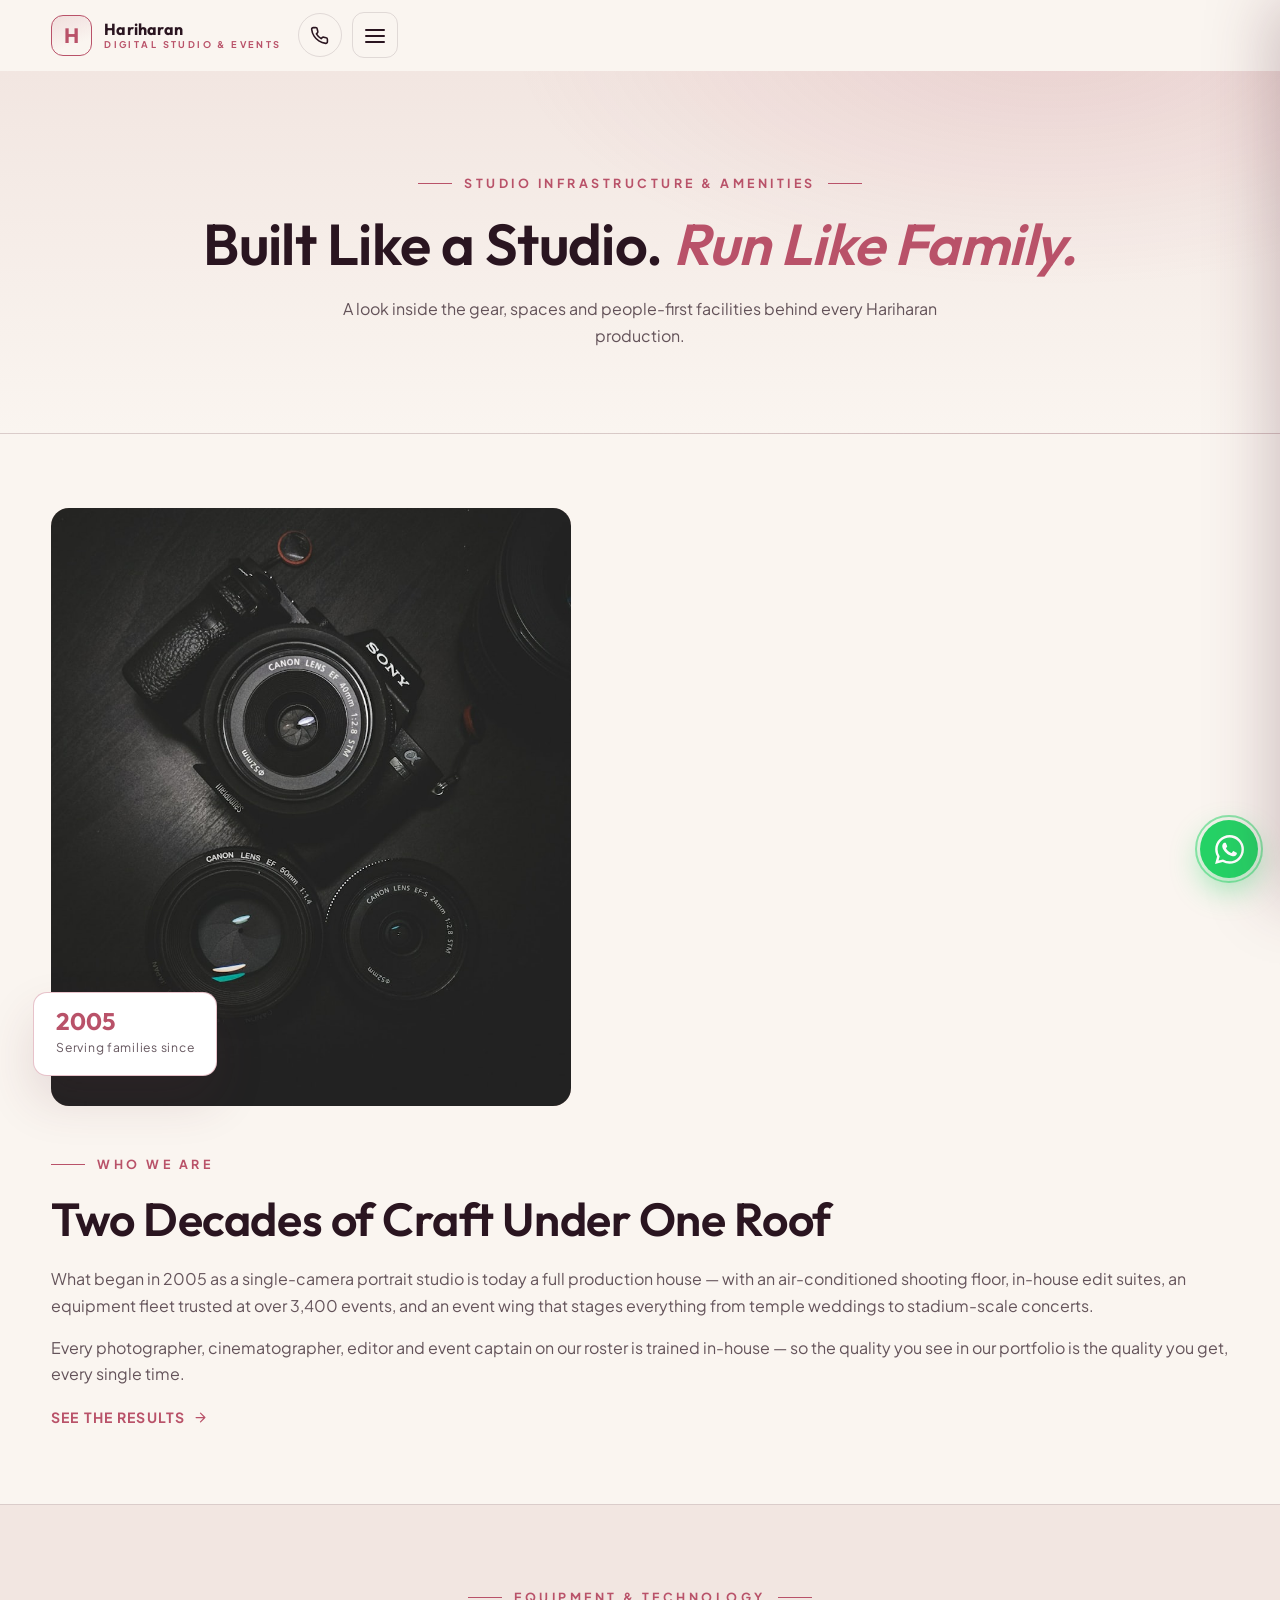
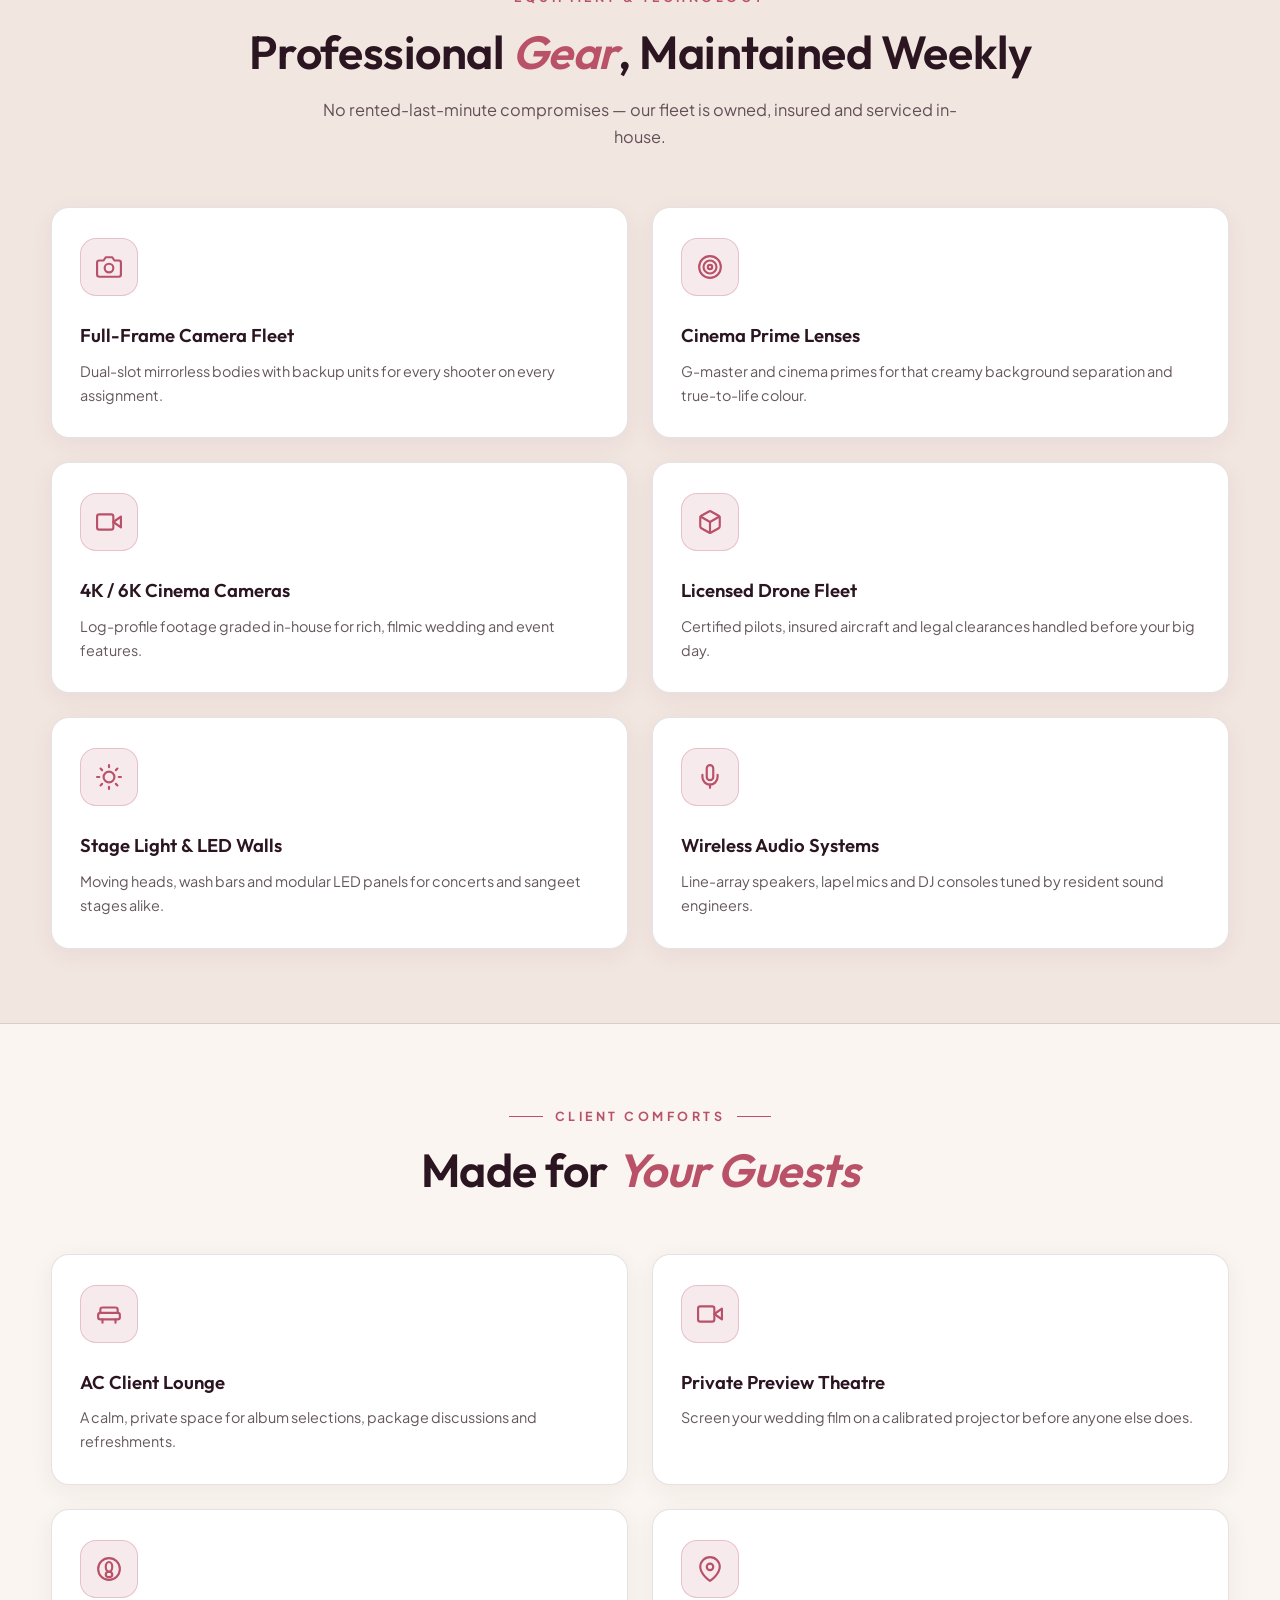
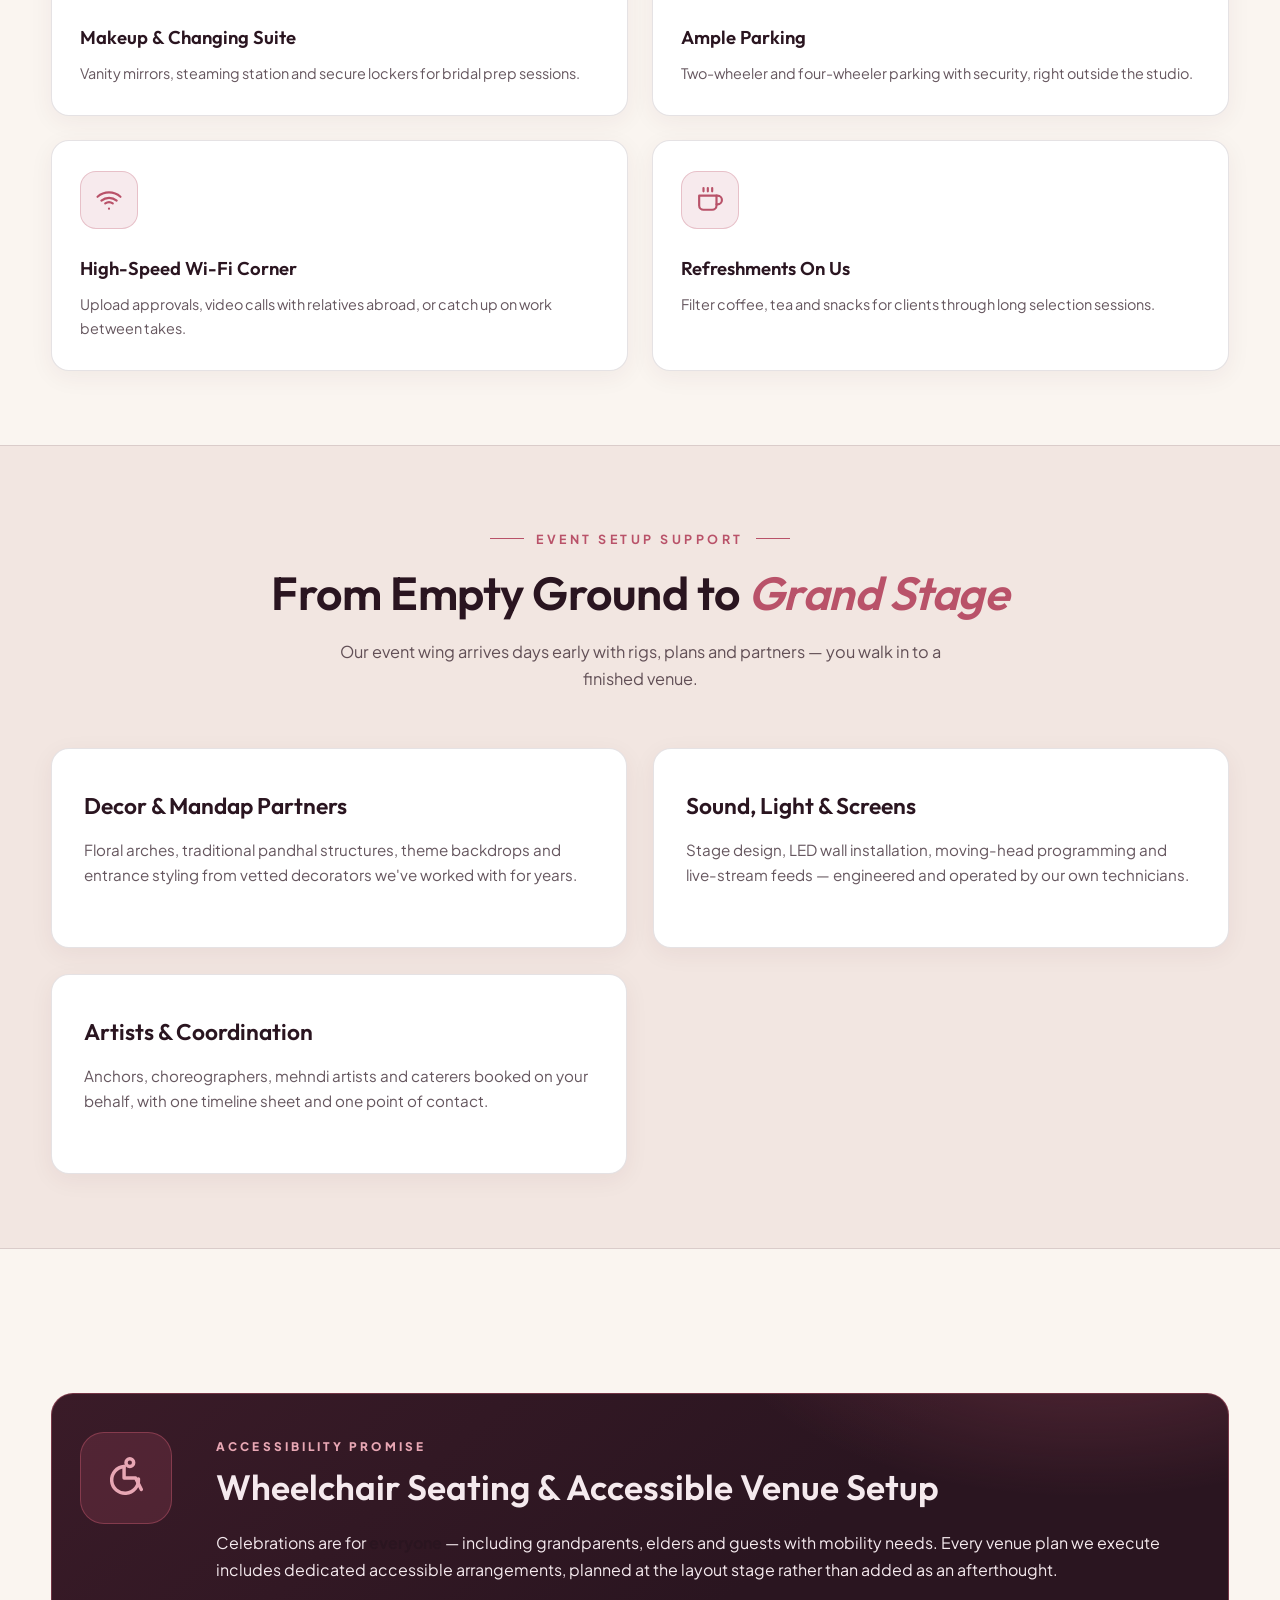
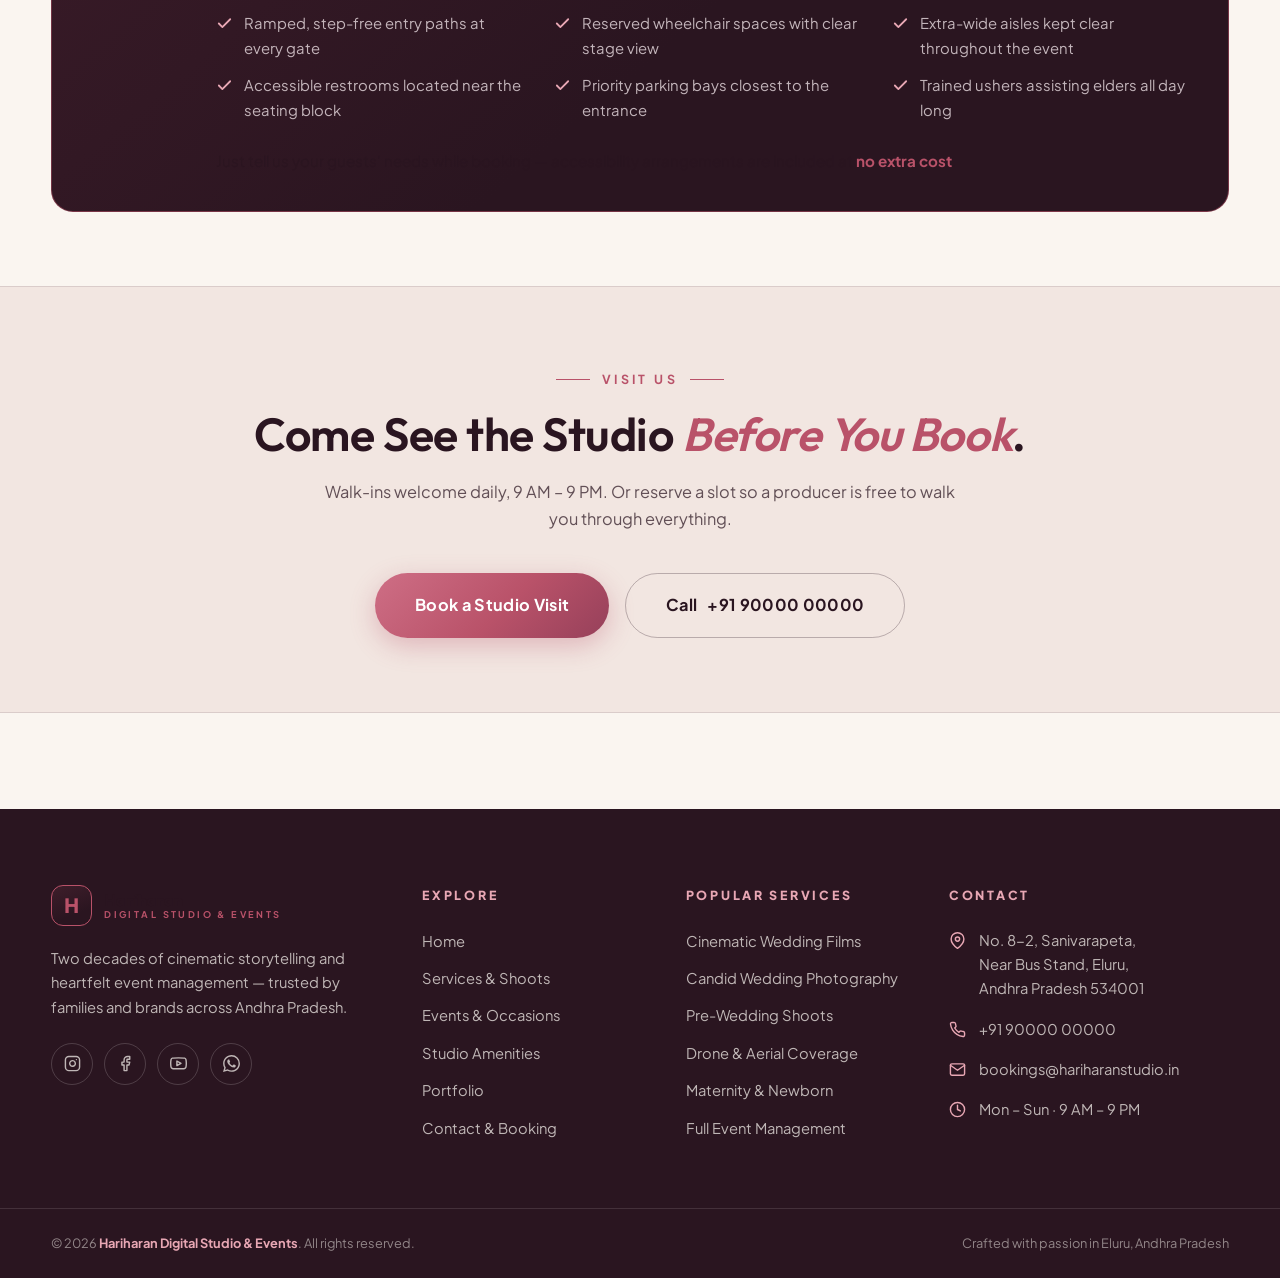
==== commit 84725355: "all" ====
--- a/amenities.html
+++ b/amenities.html
@@ -9,7 +9,7 @@
 <link rel="icon" href="data:image/svg+xml,%3Csvg xmlns=%27http://www.w3.org/2000/svg%27 viewBox=%270 0 64 64%27%3E%3Crect width=%2764%27 height=%2764%27 rx=%2714%27 fill=%27%23FAF5F0%27/%3E%3Ctext x=%2732%27 y=%2745%27 font-family=%27Georgia%27 font-size=%2738%27 fill=%27%23B95269%27 text-anchor=%27middle%27%3EH%3C/text%3E%3C/svg%3E">
 <link rel="preconnect" href="https://fonts.googleapis.com">
 <link rel="preconnect" href="https://fonts.gstatic.com" crossorigin>
-<link href="https://fonts.googleapis.com/css2?family=Playfair+Display:ital,wght@0,500;0,600;0,700;0,800;1,500;1,600&amp;family=Plus+Jakarta+Sans:wght@300;400;500;600;700;800&amp;display=swap" rel="stylesheet">
+<link href="https://fonts.googleapis.com/css2?family=Outfit:wght@300;400;500;600;700;800&amp;family=Plus+Jakarta+Sans:wght@300;400;500;600;700;800&amp;display=swap" rel="stylesheet">
 <link rel="stylesheet" href="css/style.css">
 </head>
 <body>
--- a/css/style.css
+++ b/css/style.css
@@ -10,7 +10,7 @@
   --ink-dim:rgba(42,21,32,.72);
   --ink-faint:rgba(42,21,32,.5);
   --line:rgba(42,21,32,.12);
-  --serif:'Playfair Display',Georgia,'Times New Roman',serif;
+  --serif:'Outfit',Georgia,'Times New Roman',sans-serif;
   --sans:'Plus Jakarta Sans','Segoe UI',system-ui,sans-serif;
   --radius:18px;
   --shadow:0 24px 50px rgba(93,42,58,.14);
